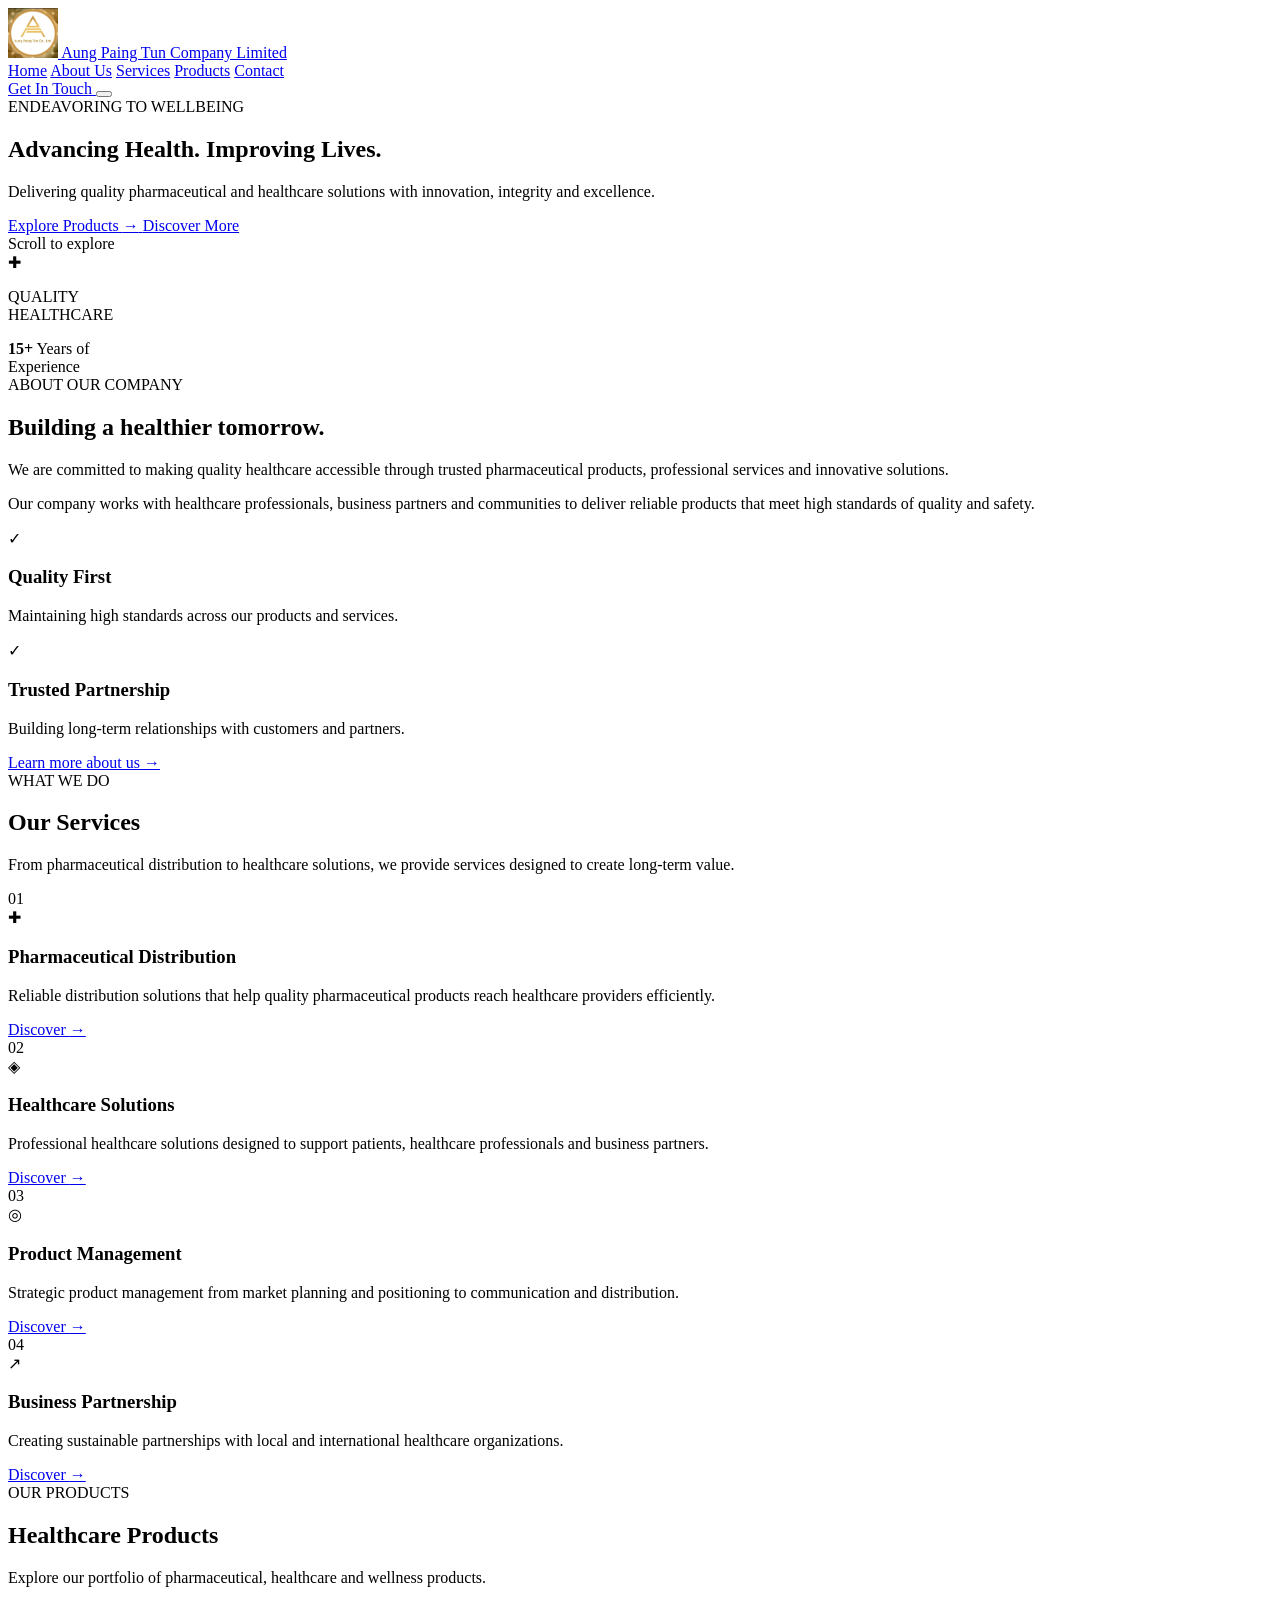
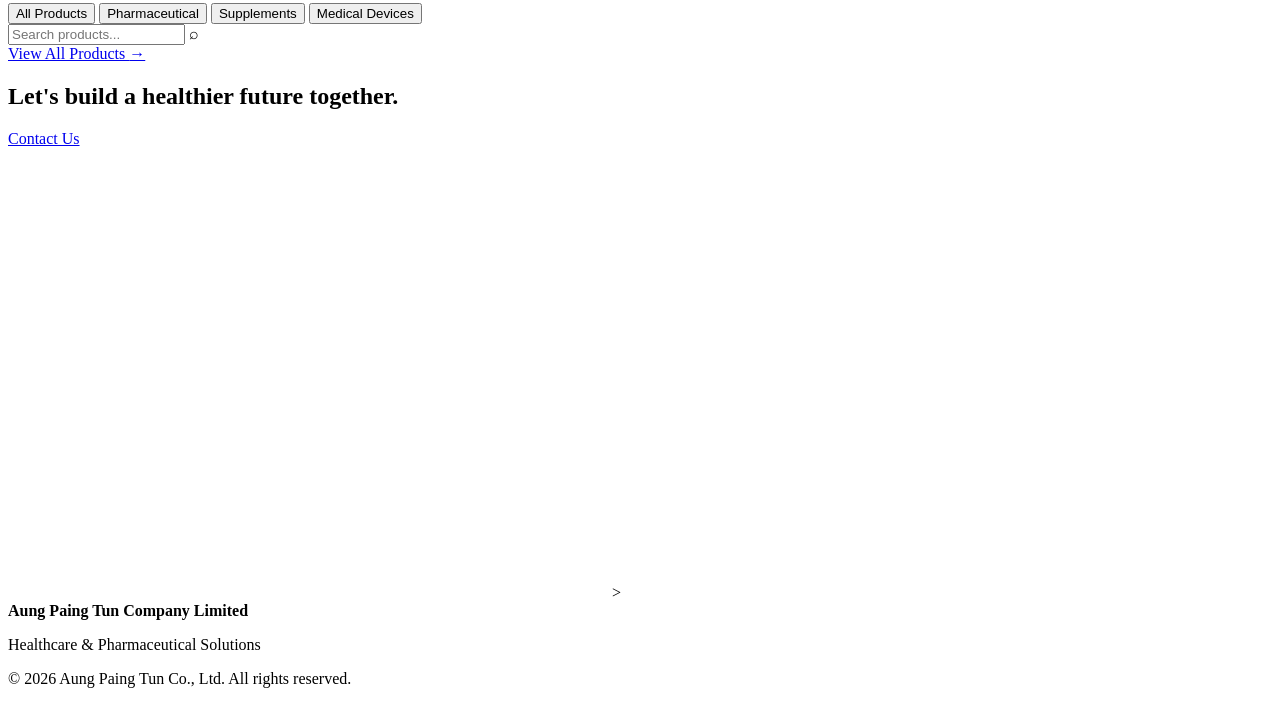
==== index.html @ 5486f0ae "Update index.html" ====
<!DOCTYPE html>
<html lang="en">
<head>
    <meta charset="UTF-8">
    <meta name="viewport" content="width=device-width, initial-scale=1.0">

    <title>Aung Paing Tun Company Limited</title>
    <link rel="icon" type="icon" href="icon.jpg">

    <meta
        name="description"
        content="Mediora Pharma is a modern pharmaceutical company committed to improving healthcare through quality products and trusted services."
    >

    <link rel="stylesheet" href="CSS/style.css">
    <script src="js/main.js"></script>
    <script src="js/products.js"></script>
</head>

<body>

    <!-- =========================
         NAVBAR
    ========================== -->
    <header class="header" id="header">

        <div class="container nav-container">

            <a href="#home" class="logo">
                <img src="icon.jpg" width="50" height="50">
                <span class="logo-text">
                    Aung Paing Tun Company Limited
                </span>
            </a>

            <nav class="navbar" id="navbar">

                <a href="#home" class="nav-link active">Home</a>
                <a href="#about" class="nav-link">About Us</a>
                <a href="#services" class="nav-link">Services</a>
                <a href="#products" class="nav-link">Products</a>
                <a href="#contact" class="nav-link">Contact</a>

            </nav>

            <a href="#contact" class="nav-button">
                Get In Touch
            </a>

            <button
                class="menu-toggle"
                id="menuToggle"
                aria-label="Open navigation menu"
            >
                <span></span>
                <span></span>
                <span></span>
            </button>

        </div>

    </header>


    <!-- =========================
         HERO
    ========================== -->
    <main>

        <section class="hero" id="home">

            <div class="hero-overlay"></div>

            <div class="container hero-container">

                <div class="hero-content">

                    <span class="eyebrow">
                        ENDEAVORING TO WELLBEING
                    </span>

                    <h1>
                        Advancing Health.
                        <span>Improving Lives.</span>
                    </h1>

                    <p>
                        Delivering quality pharmaceutical and healthcare
                        solutions with innovation, integrity and excellence.
                    </p>

                    <div class="hero-buttons">

                        <a href="#products" class="btn btn-primary">
                            Explore Products
                            <span>→</span>
                        </a>

                        <a href="#about" class="btn btn-outline">
                            Discover More
                        </a>

                    </div>

                </div>

            </div>

            <div class="hero-scroll">
                <span>Scroll to explore</span>
                <div class="scroll-line"></div>
            </div>

        </section>


        <!-- =========================
             ABOUT
        ========================== -->
        <section class="about section" id="about">

            <div class="container">

                <div class="about-grid">

                    <div class="about-image">

                        <div class="image-card">
                            <div class="image-placeholder">
                                <div class="medical-symbol">✚</div>
                                <p>QUALITY<br>HEALTHCARE</p>
                            </div>
                        </div>

                        <div class="experience-card">

                            <strong>15+</strong>

                            <span>
                                Years of<br>
                                Experience
                            </span>

                        </div>

                    </div>


                    <div class="about-content">

                        <span class="section-label">
                            ABOUT OUR COMPANY
                        </span>

                        <h2>
                            Building a healthier
                            <span>tomorrow.</span>
                        </h2>

                        <p class="lead">
                            We are committed to making quality healthcare
                            accessible through trusted pharmaceutical products,
                            professional services and innovative solutions.
                        </p>

                        <p>
                            Our company works with healthcare professionals,
                            business partners and communities to deliver
                            reliable products that meet high standards of
                            quality and safety.
                        </p>

                        <div class="about-points">

                            <div class="about-point">
                                <div class="point-icon">✓</div>
                                <div>
                                    <h3>Quality First</h3>
                                    <p>
                                        Maintaining high standards across
                                        our products and services.
                                    </p>
                                </div>
                            </div>

                            <div class="about-point">
                                <div class="point-icon">✓</div>
                                <div>
                                    <h3>Trusted Partnership</h3>
                                    <p>
                                        Building long-term relationships
                                        with customers and partners.
                                    </p>
                                </div>
                            </div>

                        </div>

                        <a href="#services" class="text-link">
                            Learn more about us <span>→</span>
                        </a>

                    </div>

                </div>

            </div>

        </section>


        <!-- =========================
             SERVICES
        ========================== -->
        <section class="services section" id="services">

            <div class="container">

                <div class="section-heading">

                    <div>
                        <span class="section-label">
                            WHAT WE DO
                        </span>

                        <h2>
                            Our <span>Services</span>
                        </h2>
                    </div>

                    <p>
                        From pharmaceutical distribution to healthcare
                        solutions, we provide services designed to create
                        long-term value.
                    </p>

                </div>


                <div class="services-grid">

                    <!-- Service 01 -->
                    <article class="service-card">

                        <div class="service-number">
                            01
                        </div>

                        <div class="service-icon">
                            ✚
                        </div>

                        <h3>
                            Pharmaceutical
                            Distribution
                        </h3>

                        <p>
                            Reliable distribution solutions that help quality
                            pharmaceutical products reach healthcare providers
                            efficiently.
                        </p>

                        <a href="#" class="service-link">
                            Discover <span>→</span>
                        </a>

                    </article>


                    <!-- Service 02 -->
                    <article class="service-card">

                        <div class="service-number">
                            02
                        </div>

                        <div class="service-icon">
                            ◈
                        </div>

                        <h3>
                            Healthcare
                            Solutions
                        </h3>

                        <p>
                            Professional healthcare solutions designed to
                            support patients, healthcare professionals and
                            business partners.
                        </p>

                        <a href="#" class="service-link">
                            Discover <span>→</span>
                        </a>

                    </article>


                    <!-- Service 03 -->
                    <article class="service-card">

                        <div class="service-number">
                            03
                        </div>

                        <div class="service-icon">
                            ◎
                        </div>

                        <h3>
                            Product
                            Management
                        </h3>

                        <p>
                            Strategic product management from market planning
                            and positioning to communication and distribution.
                        </p>

                        <a href="#" class="service-link">
                            Discover <span>→</span>
                        </a>

                    </article>


                    <!-- Service 04 -->
                    <article class="service-card">

                        <div class="service-number">
                            04
                        </div>

                        <div class="service-icon">
                            ↗
                        </div>

                        <h3>
                            Business
                            Partnership
                        </h3>

                        <p>
                            Creating sustainable partnerships with local and
                            international healthcare organizations.
                        </p>

                        <a href="#" class="service-link">
                            Discover <span>→</span>
                        </a>

                    </article>

                </div>

            </div>

        </section>


        
       <!-- =========================
        PRODUCTS
        ========================== -->

<section class="products section" id="products">

    <div class="container">

        <div class="section-heading">

            <div>
                <span class="section-label">
                    OUR PRODUCTS
                </span>

                <h2>
                    Healthcare <span>Products</span>
                </h2>
            </div>

            <p>
                Explore our portfolio of pharmaceutical,
                healthcare and wellness products.
            </p>

        </div>


        <!-- Product Controls -->

        <div class="product-controls">

            <div class="product-categories">

                <button
                    class="category-btn active"
                    data-category="all">
                    All Products
                </button>

                <button
                    class="category-btn"
                    data-category="pharmaceutical">
                    Pharmaceutical
                </button>

                <button
                    class="category-btn"
                    data-category="supplement">
                    Supplements
                </button>

                <button
                    class="category-btn"
                    data-category="medical">
                    Medical Devices
                </button>

            </div>


            <div class="product-search">

                <input
                    type="text"
                    id="productSearch"
                    placeholder="Search products..."
                >

                <span>⌕</span>

            </div>

        </div>


        <!-- Product Grid -->

        <div
            class="products-grid"
            id="productsGrid">
        </div>


        <!-- View All -->

        <div class="products-footer">

            <a
                href="products.html"
                class="btn btn-outline">

                View All Products
                <span>→</span>

            </a>

         </div>

        </div>

    </section>


        <!-- =========================
             CONTACT PLACEHOLDER
        ========================== -->
        <section class="contact-placeholder" id="contact">

            <div class="container">

                <h2>
                    Let's build a healthier future together.
                </h2>

                <a href="mailto:info@mediorapharma.com"
                   class="btn btn-primary">
                    Contact Us
                </a>

            </div>

        </section>

    </main>


    <!-- =========================
         FOOTER
    ========================== -->
    <footer class="footer">
        <iframe
     src="https://www.google.com/maps/embed?pb=!1m14!1m12!1m3!1d352.5948740415432!2d96.13580776868783!3d16.790097113762208!2m3!1f0!2f0!3f0!3m2!1i1024!2i768!4f13.1!5e1!3m2!1sen!2sth!4v1790152440514!5m2!1sen!2sth" width="600" height="450" style="border:0;" allowfullscreen="" loading="lazy" referrerpolicy="strict-origin-when-cross-origin"></iframe>
    >
    </iframe>

        <div class="container footer-content">

            <div>
                <strong>Aung Paing Tun Company Limited</strong>
                <p>
                    Healthcare & Pharmaceutical Solutions
                </p>
            </div>

            <p>
                © 2026 Aung Paing Tun Co., Ltd. All rights reserved.
            </p>

        </div>

    </footer>
    
</body>
</html>
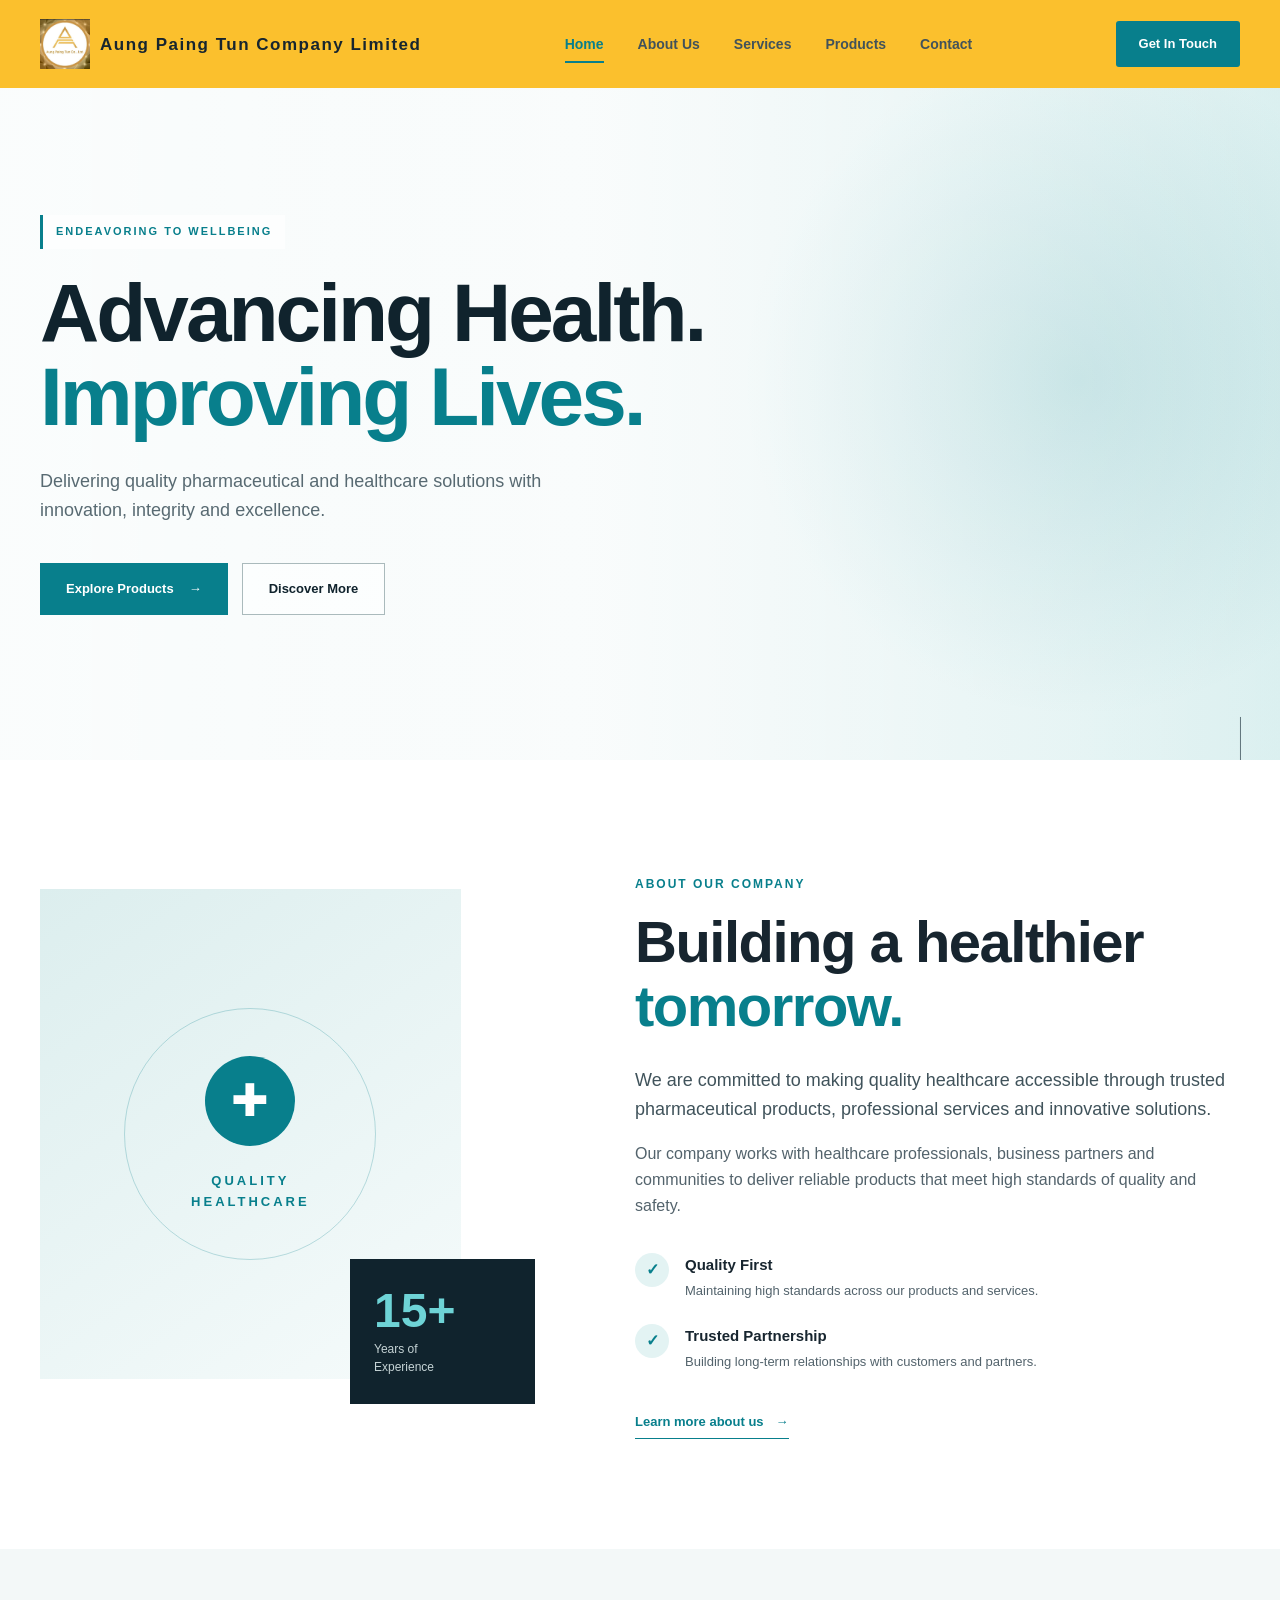
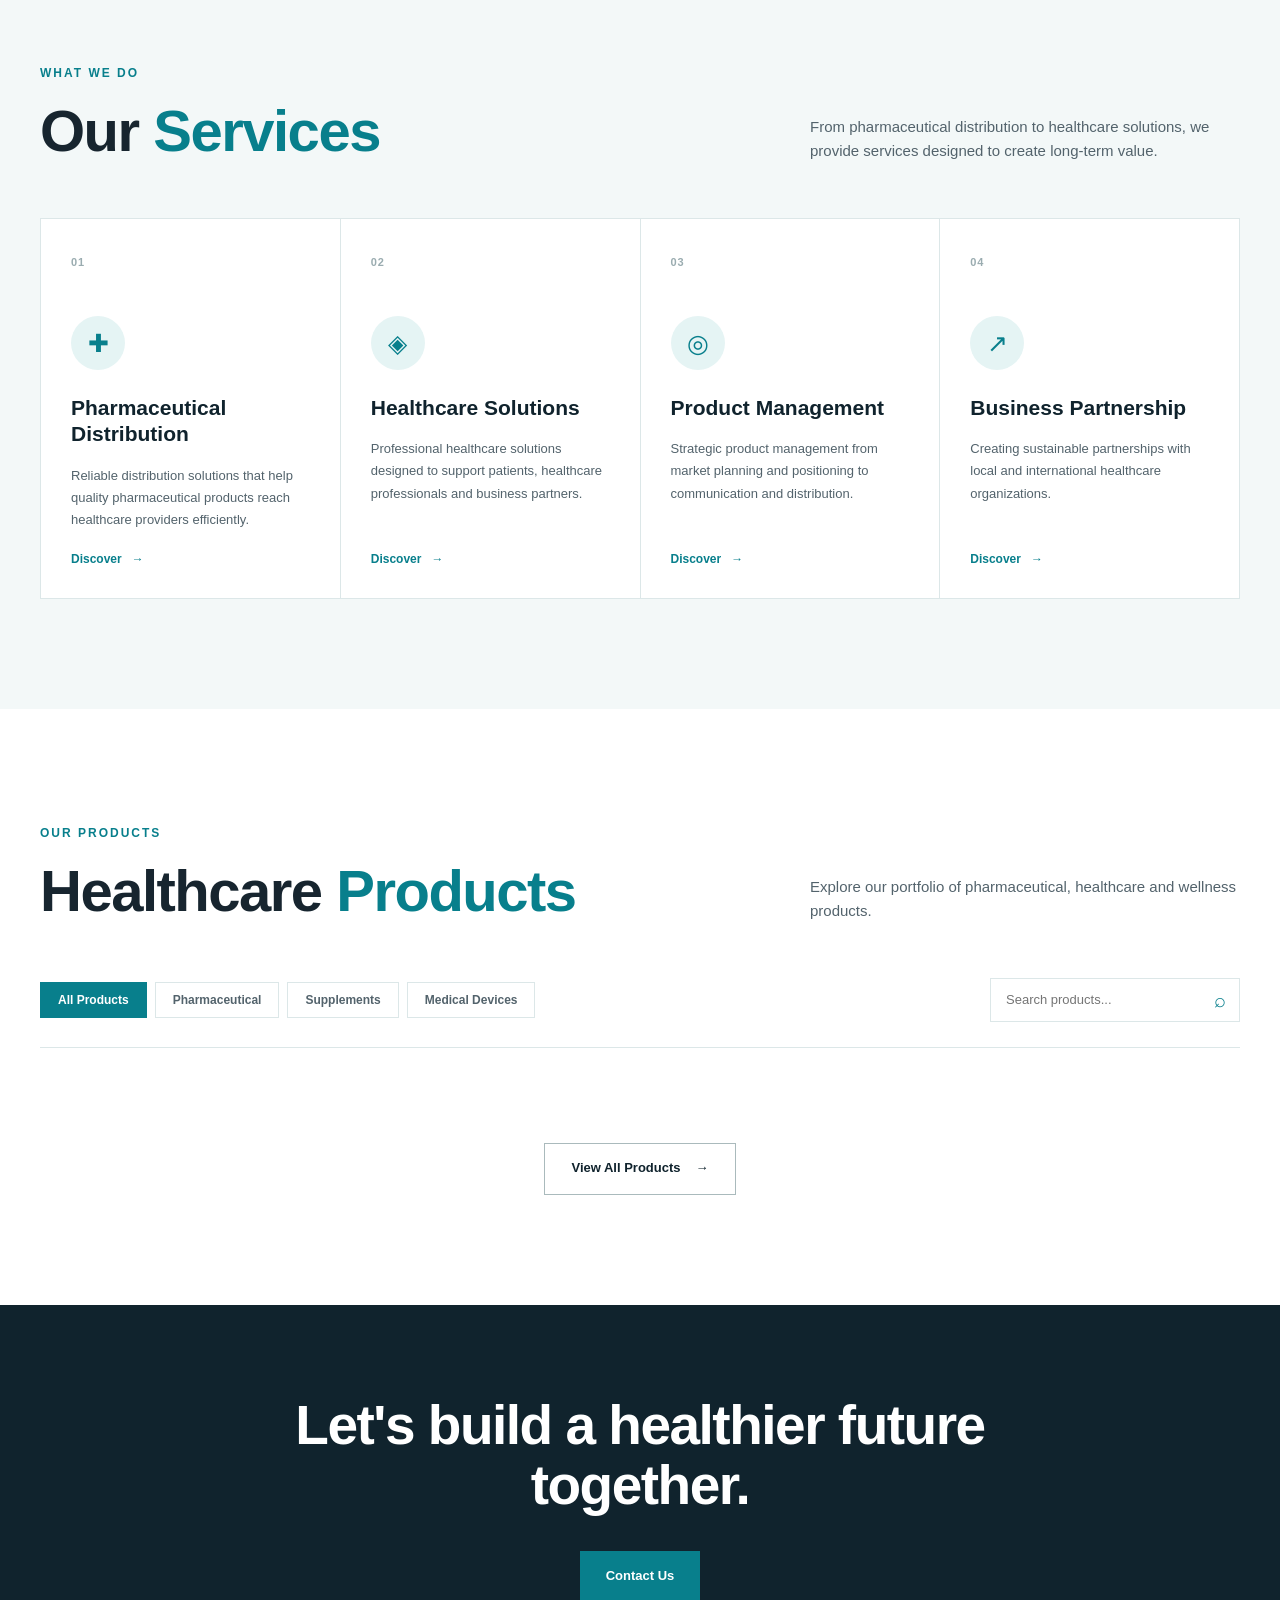
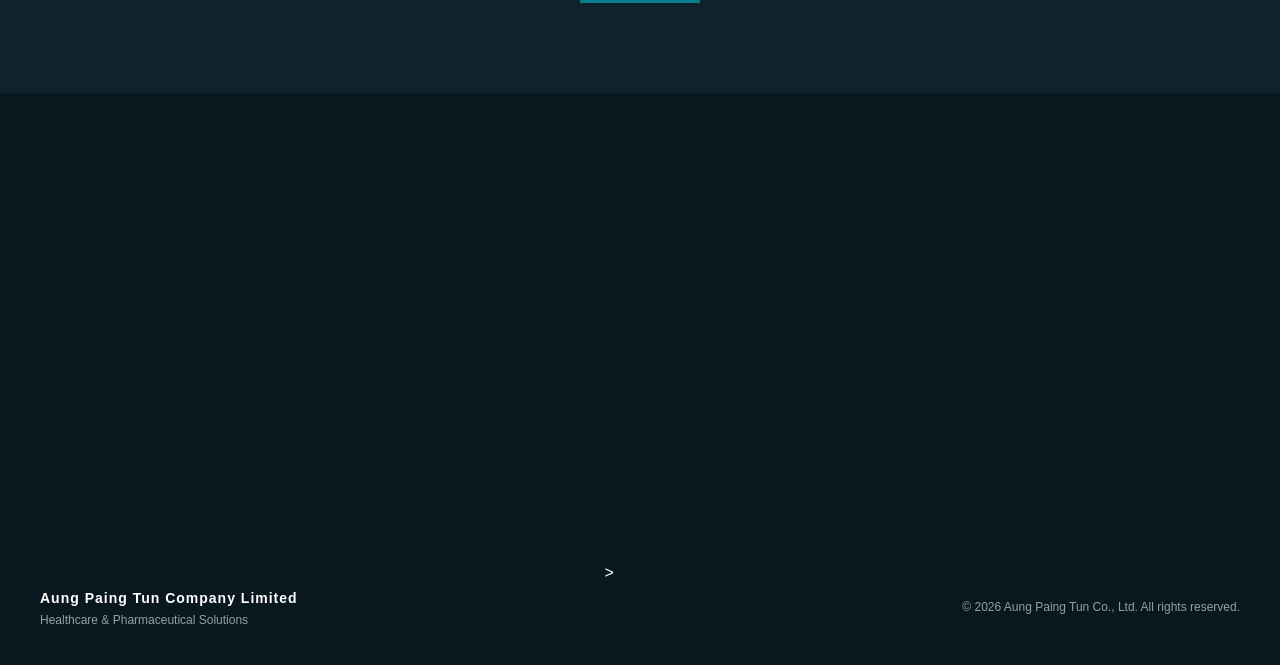
==== commit 2d103171: "Update index.html" ====
--- a/index.html
+++ b/index.html
@@ -5,14 +5,15 @@
     <meta name="viewport" content="width=device-width, initial-scale=1.0">
 
     <title>Aung Paing Tun Company Limited</title>
-    <link rel="icon" type="icon" href="icon.jpg">
+    <link rel="icon" type="image/icon" href="image/icon.jpg">
+
 
     <meta
         name="description"
         content="Mediora Pharma is a modern pharmaceutical company committed to improving healthcare through quality products and trusted services."
     >
 
-    <link rel="stylesheet" href="CSS/style.css">
+    <link rel="stylesheet" href="css/style.css">
     <script src="js/main.js"></script>
     <script src="js/products.js"></script>
 </head>
@@ -27,7 +28,7 @@
         <div class="container nav-container">
 
             <a href="#home" class="logo">
-                <img src="icon.jpg" width="50" height="50">
+                <img src="image/icon.jpg" width="50" height="50">
                 <span class="logo-text">
                     Aung Paing Tun Company Limited
                 </span>
--- a/css/style.css
+++ b/css/style.css
@@ -0,0 +1,2557 @@
+/* =========================================
+   RESET
+========================================= */
+
+* {
+    margin: 0;
+    padding: 0;
+    box-sizing: border-box;
+}
+
+html {
+    scroll-behavior: smooth;
+}
+
+body {
+    font-family:
+        Arial,
+        Helvetica,
+        sans-serif;
+
+    color: #17252f;
+    background: #ffffff;
+    line-height: 1.6;
+}
+
+a {
+    text-decoration: none;
+    color: inherit;
+}
+
+button {
+    font-family: inherit;
+}
+
+
+/* =========================================
+   VARIABLES
+========================================= */
+
+:root {
+
+    --primary: #087f8c;
+    --primary-dark: #05636e;
+
+    --dark: #10232d;
+    --text: #53636c;
+    --light: #f3f8f8;
+    --border: #dce7e8;
+
+    --white: #ffffff;
+
+    --container: 1200px;
+
+    --transition: 0.3s ease;
+}
+
+
+/* =========================================
+   GLOBAL
+========================================= */
+
+.container {
+    width: min(
+        calc(100% - 48px),
+        var(--container)
+    );
+
+    margin: 0 auto;
+}
+
+.section {
+    padding: 110px 0;
+}
+
+.section-label {
+    display: inline-block;
+
+    font-size: 12px;
+    font-weight: 700;
+
+    letter-spacing: 2px;
+
+    color: var(--primary);
+
+    margin-bottom: 16px;
+}
+
+h2 {
+    font-size: clamp(36px, 5vw, 58px);
+
+    line-height: 1.1;
+
+    letter-spacing: -1.5px;
+}
+
+h2 span {
+    color: var(--primary);
+}
+
+
+/* =========================================
+   NAVBAR
+========================================= */
+
+.header {
+    position: fixed;
+
+    top: 0;
+    left: 0;
+
+    width: 100%;
+
+    z-index: 1000;
+
+    background: #FBC02D;
+
+    transition:
+        box-shadow var(--transition),
+        padding var(--transition);
+}
+
+.header.scrolled {
+    box-shadow:
+        0 5px 30px rgba(0,0,0,0.08);
+}
+
+.nav-container {
+
+    height: 88px;
+
+    display: flex;
+
+    align-items: center;
+
+    justify-content: space-between;
+}
+
+
+/* Logo */
+
+.logo {
+
+    display: flex;
+
+    align-items: center;
+
+    gap: 10px;
+}
+
+.logo-mark {
+
+    width: 42px;
+    height: 42px;
+
+    display: grid;
+    place-items: center;
+
+    background: var(--primary);
+
+    color: white;
+
+    font-size: 23px;
+    font-weight: 800;
+
+    border-radius: 50%;
+}
+
+.logo-text {
+
+    display: flex;
+
+    flex-direction: column;
+
+    font-size: 17px;
+    font-weight: 800;
+
+    letter-spacing: 1.5px;
+
+    line-height: 1;
+}
+
+.logo-text small {
+
+    font-size: 8px;
+
+    letter-spacing: 3px;
+
+    margin-top: 5px;
+
+    color: var(--primary);
+}
+
+
+/* Navigation */
+
+.navbar {
+
+    display: flex;
+
+    align-items: center;
+
+    gap: 34px;
+}
+
+.nav-link {
+
+    position: relative;
+
+    font-size: 14px;
+
+    font-weight: 600;
+
+    color: #42525a;
+
+    padding: 8px 0;
+
+    transition:
+        color var(--transition);
+}
+
+.nav-link:hover,
+.nav-link.active {
+
+    color: var(--primary);
+}
+
+.nav-link::after {
+
+    content: "";
+
+    position: absolute;
+
+    left: 0;
+    bottom: 0;
+
+    width: 0;
+    height: 2px;
+
+    background: var(--primary);
+
+    transition: width var(--transition);
+}
+
+.nav-link:hover::after,
+.nav-link.active::after {
+
+    width: 100%;
+}
+
+
+/* Navbar Button */
+
+.nav-button {
+
+    padding: 13px 23px;
+
+    background: var(--primary);
+
+    color: white;
+
+    font-size: 13px;
+    font-weight: 700;
+
+    border-radius: 3px;
+
+    transition:
+        background var(--transition),
+        transform var(--transition);
+}
+
+.nav-button:hover {
+
+    background: var(--primary-dark);
+
+    transform: translateY(-2px);
+}
+
+
+/* Mobile button */
+
+.menu-toggle {
+
+    display: none;
+
+    width: 42px;
+    height: 42px;
+
+    border: none;
+
+    background: transparent;
+
+    cursor: pointer;
+
+    flex-direction: column;
+
+    justify-content: center;
+
+    gap: 5px;
+}
+
+.menu-toggle span {
+
+    width: 24px;
+    height: 2px;
+
+    background: var(--dark);
+
+    display: block;
+
+    transition: var(--transition);
+}
+
+
+/* =========================================
+   HERO
+========================================= */
+
+.hero {
+
+    min-height: 760px;
+
+    position: relative;
+
+    display: flex;
+
+    align-items: center;
+
+    overflow: hidden;
+
+    background:
+
+        linear-gradient(
+            90deg,
+            #e8f4f4 0%,
+            #f4f9f9 45%,
+            #d7eeee 100%
+        );
+}
+
+
+/*
+   Placeholder background pattern.
+   Replace with real hero image later.
+*/
+
+.hero::before {
+
+    content: "";
+
+    position: absolute;
+
+    width: 700px;
+    height: 700px;
+
+    right: -150px;
+    top: 30px;
+
+    border-radius: 50%;
+
+    background:
+        radial-gradient(
+            circle,
+            rgba(8,127,140,0.17),
+            rgba(8,127,140,0) 68%
+        );
+}
+
+.hero-overlay {
+
+    position: absolute;
+
+    inset: 0;
+
+    background:
+        linear-gradient(
+            90deg,
+            rgba(255,255,255,0.8),
+            rgba(255,255,255,0.1)
+        );
+}
+
+.hero-container {
+
+    position: relative;
+
+    z-index: 2;
+}
+
+.hero-content {
+
+    max-width: 690px;
+
+    padding-top: 70px;
+}
+
+.eyebrow {
+
+    display: inline-block;
+
+    padding: 8px 13px;
+
+    border-left: 3px solid var(--primary);
+
+    background: rgba(255,255,255,0.7);
+
+    color: var(--primary);
+
+    font-size: 11px;
+
+    font-weight: 800;
+
+    letter-spacing: 2px;
+
+    margin-bottom: 22px;
+}
+
+.hero h1 {
+
+    font-size: clamp(
+        48px,
+        6.5vw,
+        82px
+    );
+
+    line-height: 1.03;
+
+    letter-spacing: -3px;
+
+    color: var(--dark);
+
+    margin-bottom: 28px;
+}
+
+.hero h1 span {
+
+    display: block;
+
+    color: var(--primary);
+}
+
+.hero p {
+
+    max-width: 570px;
+
+    font-size: 18px;
+
+    color: #586a72;
+
+    margin-bottom: 38px;
+}
+
+.hero-buttons {
+
+    display: flex;
+
+    align-items: center;
+
+    gap: 14px;
+}
+
+
+/* Buttons */
+
+.btn {
+
+    display: inline-flex;
+
+    align-items: center;
+
+    justify-content: center;
+
+    gap: 15px;
+
+    min-height: 52px;
+
+    padding: 0 26px;
+
+    font-size: 13px;
+
+    font-weight: 700;
+
+    transition: var(--transition);
+}
+
+.btn-primary {
+
+    color: white;
+
+    background: var(--primary);
+}
+
+.btn-primary:hover {
+
+    background: var(--primary-dark);
+
+    transform: translateY(-2px);
+}
+
+.btn-outline {
+
+    color: var(--dark);
+
+    border: 1px solid #aababc;
+
+    background: rgba(255,255,255,0.4);
+}
+
+.btn-outline:hover {
+
+    border-color: var(--primary);
+
+    color: var(--primary);
+}
+
+
+/* Scroll indicator */
+
+.hero-scroll {
+
+    position: absolute;
+
+    z-index: 5;
+
+    right: 40px;
+    bottom: 35px;
+
+    display: flex;
+
+    align-items: center;
+
+    gap: 15px;
+
+    transform: rotate(-90deg);
+
+    transform-origin: right center;
+
+    font-size: 10px;
+
+    letter-spacing: 2px;
+
+    text-transform: uppercase;
+
+    color: #60747b;
+}
+
+.scroll-line {
+
+    width: 55px;
+    height: 1px;
+
+    background: #60747b;
+}
+
+
+/* =========================================
+   ABOUT
+========================================= */
+
+.about {
+
+    background: white;
+}
+
+.about-grid {
+
+    display: grid;
+
+    grid-template-columns:
+        0.9fr
+        1.1fr;
+
+    gap: 100px;
+
+    align-items: center;
+}
+
+
+/* About image */
+
+.about-image {
+
+    position: relative;
+
+    min-height: 530px;
+}
+
+.image-card {
+
+    width: 85%;
+
+    height: 490px;
+
+    overflow: hidden;
+}
+
+.image-placeholder {
+
+    width: 100%;
+    height: 100%;
+
+    display: flex;
+
+    flex-direction: column;
+
+    align-items: center;
+
+    justify-content: center;
+
+    background:
+        linear-gradient(
+            145deg,
+            #dceeee,
+            #f6fbfb
+        );
+
+    position: relative;
+}
+
+.image-placeholder::before {
+
+    content: "";
+
+    position: absolute;
+
+    width: 250px;
+    height: 250px;
+
+    border-radius: 50%;
+
+    border: 1px solid rgba(8,127,140,0.25);
+}
+
+.medical-symbol {
+
+    width: 90px;
+    height: 90px;
+
+    display: grid;
+    place-items: center;
+
+    border-radius: 50%;
+
+    background: var(--primary);
+
+    color: white;
+
+    font-size: 45px;
+
+    position: relative;
+}
+
+.image-placeholder p {
+
+    margin-top: 25px;
+
+    text-align: center;
+
+    color: var(--primary);
+
+    font-size: 13px;
+
+    letter-spacing: 3px;
+
+    font-weight: 800;
+}
+
+
+/* Experience */
+
+.experience-card {
+
+    position: absolute;
+
+    right: 0;
+    bottom: 15px;
+
+    width: 185px;
+
+    padding: 28px 24px;
+
+    background: var(--dark);
+
+    color: white;
+
+    display: flex;
+
+    flex-direction: column;
+
+    gap: 5px;
+}
+
+.experience-card strong {
+
+    font-size: 48px;
+
+    line-height: 1;
+
+    color: #6ed3d6;
+}
+
+.experience-card span {
+
+    font-size: 12px;
+
+    line-height: 1.5;
+
+    color: #c5d3d5;
+}
+
+
+/* About content */
+
+.about-content {
+
+    max-width: 600px;
+}
+
+.about-content h2 {
+
+    margin-bottom: 28px;
+}
+
+.about-content > p {
+
+    color: var(--text);
+
+    margin-bottom: 18px;
+}
+
+.about-content .lead {
+
+    font-size: 18px;
+
+    color: #40535b;
+}
+
+
+/* Points */
+
+.about-points {
+
+    display: grid;
+
+    gap: 22px;
+
+    margin: 35px 0;
+}
+
+.about-point {
+
+    display: flex;
+
+    gap: 16px;
+}
+
+.point-icon {
+
+    flex: 0 0 34px;
+
+    width: 34px;
+    height: 34px;
+
+    display: grid;
+
+    place-items: center;
+
+    border-radius: 50%;
+
+    background: #e3f3f3;
+
+    color: var(--primary);
+
+    font-weight: 800;
+}
+
+.about-point h3 {
+
+    font-size: 15px;
+
+    margin-bottom: 4px;
+}
+
+.about-point p {
+
+    color: var(--text);
+
+    font-size: 13px;
+}
+
+
+/* Text link */
+
+.text-link {
+
+    display: inline-flex;
+
+    gap: 12px;
+
+    align-items: center;
+
+    color: var(--primary);
+
+    font-weight: 700;
+
+    font-size: 13px;
+
+    border-bottom: 1px solid var(--primary);
+
+    padding-bottom: 5px;
+}
+
+.text-link span {
+
+    transition:
+        transform var(--transition);
+}
+
+.text-link:hover span {
+
+    transform: translateX(5px);
+}
+
+
+/* =========================================
+   SERVICES
+========================================= */
+
+.services {
+
+    background: var(--light);
+}
+
+.section-heading {
+
+    display: flex;
+
+    justify-content: space-between;
+
+    align-items: flex-end;
+
+    gap: 50px;
+
+    margin-bottom: 55px;
+}
+
+.section-heading > p {
+
+    max-width: 430px;
+
+    color: var(--text);
+
+    font-size: 15px;
+}
+
+
+/* Service grid */
+
+.services-grid {
+
+    display: grid;
+
+    grid-template-columns:
+        repeat(4, 1fr);
+
+    border-top: 1px solid var(--border);
+
+    border-left: 1px solid var(--border);
+}
+
+
+/* Service card */
+
+.service-card {
+
+    position: relative;
+
+    min-height: 380px;
+
+    padding: 35px 30px;
+
+    background: white;
+
+    border-right: 1px solid var(--border);
+
+    border-bottom: 1px solid var(--border);
+
+    transition:
+        transform var(--transition),
+        box-shadow var(--transition);
+}
+
+.service-card:hover {
+
+    transform: translateY(-8px);
+
+    box-shadow:
+        0 20px 50px rgba(20,70,75,0.10);
+
+    z-index: 2;
+}
+
+.service-number {
+
+    font-size: 11px;
+
+    font-weight: 700;
+
+    letter-spacing: 1px;
+
+    color: #9aacb0;
+
+    margin-bottom: 45px;
+}
+
+.service-icon {
+
+    width: 54px;
+    height: 54px;
+
+    display: grid;
+    place-items: center;
+
+    border-radius: 50%;
+
+    background: #e5f4f4;
+
+    color: var(--primary);
+
+    font-size: 25px;
+
+    margin-bottom: 25px;
+}
+
+.service-card h3 {
+
+    font-size: 21px;
+
+    line-height: 1.25;
+
+    margin-bottom: 17px;
+
+    color: var(--dark);
+}
+
+.service-card p {
+
+    color: var(--text);
+
+    font-size: 13px;
+
+    line-height: 1.7;
+}
+
+.service-link {
+
+    position: absolute;
+
+    left: 30px;
+    bottom: 28px;
+
+    display: flex;
+
+    gap: 10px;
+
+    color: var(--primary);
+
+    font-size: 12px;
+
+    font-weight: 800;
+}
+
+.service-link span {
+
+    transition:
+        transform var(--transition);
+}
+
+.service-link:hover span {
+
+    transform: translateX(5px);
+}
+
+
+/* =========================================
+   PLACEHOLDER
+========================================= */
+
+.placeholder-section {
+
+    padding: 120px 0;
+
+    text-align: center;
+
+    background: white;
+}
+
+.placeholder-section p {
+
+    margin-top: 20px;
+
+    color: var(--text);
+}
+
+
+/* =========================================
+   CONTACT
+========================================= */
+
+.contact-placeholder {
+
+    padding: 90px 0;
+
+    background: var(--dark);
+
+    color: white;
+
+    text-align: center;
+}
+
+.contact-placeholder h2 {
+
+    max-width: 750px;
+
+    margin: 0 auto 35px;
+
+    font-size: clamp(
+        32px,
+        5vw,
+        55px
+    );
+}
+
+
+/* =========================================
+   FOOTER
+========================================= */
+
+.footer {
+
+    background: #09171e;
+
+    color: white;
+
+    padding: 35px 0;
+}
+
+.footer-content {
+
+    display: flex;
+
+    align-items: center;
+
+    justify-content: space-between;
+
+    gap: 30px;
+}
+
+.footer strong {
+
+    font-size: 14px;
+
+    letter-spacing: 1px;
+}
+
+.footer p {
+
+    color: #91a2a7;
+
+    font-size: 12px;
+}
+
+
+/* =========================================
+   RESPONSIVE
+========================================= */
+
+@media (max-width: 1000px) {
+
+    .navbar {
+
+        gap: 18px;
+    }
+
+    .nav-button {
+
+        display: none;
+    }
+
+    .about-grid {
+
+        grid-template-columns: 1fr;
+
+        gap: 70px;
+    }
+
+    .about-image {
+
+        max-width: 650px;
+    }
+
+    .services-grid {
+
+        grid-template-columns:
+            repeat(2, 1fr);
+    }
+
+}
+
+
+@media (max-width: 768px) {
+
+    .section {
+
+        padding: 75px 0;
+    }
+
+    .nav-container {
+
+        height: 75px;
+    }
+
+    .menu-toggle {
+
+        display: flex;
+    }
+
+    .navbar {
+
+        position: absolute;
+
+        top: 75px;
+        left: 0;
+
+        width: 100%;
+
+        display: flex;
+
+        flex-direction: column;
+
+        align-items: flex-start;
+
+        gap: 0;
+
+        background: white;
+
+        padding: 15px 24px 25px;
+
+        box-shadow:
+            0 15px 30px rgba(0,0,0,0.08);
+
+        opacity: 0;
+
+        visibility: hidden;
+
+        transform: translateY(-10px);
+
+        transition: var(--transition);
+    }
+
+    .navbar.open {
+
+        opacity: 1;
+
+        visibility: visible;
+
+        transform: translateY(0);
+    }
+
+    .nav-link {
+
+        width: 100%;
+
+        padding: 14px 0;
+
+        border-bottom: 1px solid #edf2f2;
+    }
+
+    .nav-link::after {
+
+        display: none;
+    }
+
+    .hero {
+
+        min-height: 700px;
+    }
+
+    .hero h1 {
+
+        letter-spacing: -2px;
+    }
+
+    .hero-scroll {
+
+        display: none;
+    }
+
+    .section-heading {
+
+        flex-direction: column;
+
+        align-items: flex-start;
+
+        margin-bottom: 40px;
+    }
+
+    .services-grid {
+
+        grid-template-columns: 1fr;
+    }
+
+    .service-card {
+
+        min-height: 340px;
+    }
+
+    .footer-content {
+
+        flex-direction: column;
+
+        align-items: flex-start;
+    }
+
+}
+
+
+@media (max-width: 500px) {
+
+    .container {
+
+        width:
+            calc(100% - 32px);
+    }
+
+    .hero-content {
+
+        padding-top: 50px;
+    }
+
+    .hero h1 {
+
+        font-size: 45px;
+
+        letter-spacing: -1.8px;
+    }
+
+    .hero p {
+
+        font-size: 16px;
+    }
+
+    .hero-buttons {
+
+        flex-direction: column;
+
+        align-items: stretch;
+    }
+
+    .btn {
+
+        width: 100%;
+    }
+
+    .about-image {
+
+        min-height: 400px;
+    }
+
+    .image-card {
+
+        width: 90%;
+        height: 380px;
+    }
+
+    .experience-card {
+
+        width: 155px;
+
+        padding: 20px;
+    }
+
+    .experience-card strong {
+
+        font-size: 38px;
+    }
+
+}
+/* =========================================
+   PRODUCTS
+========================================= */
+
+.products {
+    background: #ffffff;
+}
+
+
+/* Product controls */
+
+.product-controls {
+
+    display: flex;
+
+    align-items: center;
+
+    justify-content: space-between;
+
+    gap: 30px;
+
+    margin-bottom: 45px;
+
+    padding-bottom: 25px;
+
+    border-bottom: 1px solid var(--border);
+}
+
+
+.product-categories {
+
+    display: flex;
+
+    flex-wrap: wrap;
+
+    gap: 8px;
+}
+
+
+.category-btn {
+
+    border: 1px solid var(--border);
+
+    background: white;
+
+    color: var(--text);
+
+    padding: 10px 17px;
+
+    font-size: 12px;
+
+    font-weight: 700;
+
+    cursor: pointer;
+
+    transition: var(--transition);
+}
+
+
+.category-btn:hover {
+
+    border-color: var(--primary);
+
+    color: var(--primary);
+}
+
+
+.category-btn.active {
+
+    background: var(--primary);
+
+    border-color: var(--primary);
+
+    color: white;
+}
+
+
+/* Search */
+
+.product-search {
+
+    position: relative;
+
+    width: 250px;
+}
+
+
+.product-search input {
+
+    width: 100%;
+
+    height: 44px;
+
+    padding:
+        0 40px 0 15px;
+
+    border: 1px solid var(--border);
+
+    outline: none;
+
+    font-size: 13px;
+
+    transition: var(--transition);
+}
+
+
+.product-search input:focus {
+
+    border-color: var(--primary);
+}
+
+
+.product-search span {
+
+    position: absolute;
+
+    right: 14px;
+
+    top: 50%;
+
+    transform: translateY(-50%);
+
+    font-size: 20px;
+
+    color: var(--primary);
+}
+
+
+/* Product grid */
+
+.products-grid {
+
+    display: grid;
+
+    grid-template-columns:
+        repeat(4, 1fr);
+
+    gap: 24px;
+}
+
+
+/* Product card */
+
+.product-card {
+
+    background: white;
+
+    border: 1px solid var(--border);
+
+    transition:
+        transform var(--transition),
+        box-shadow var(--transition);
+}
+
+
+.product-card:hover {
+
+    transform: translateY(-7px);
+
+    box-shadow:
+        0 18px 45px
+        rgba(20,70,75,0.10);
+}
+
+
+/* Product image */
+
+.product-image {
+
+    position: relative;
+
+    height: 280px;
+
+    overflow: hidden;
+
+    background:
+        linear-gradient(
+            145deg,
+            #e8f4f4,
+            #f8fbfb
+        );
+}
+
+
+.product-image img {
+
+    width: 100%;
+
+    height: 100%;
+
+    object-fit: cover;
+
+    transition:
+        transform 0.5s ease;
+}
+
+
+.product-card:hover
+.product-image img {
+
+    transform: scale(1.05);
+}
+
+
+/* Temporary image fallback */
+
+.product-image.image-error {
+
+    display: flex;
+
+    align-items: center;
+
+    justify-content: center;
+}
+
+
+.product-image.image-error::after {
+
+    content: "PRODUCT IMAGE";
+
+    color: var(--primary);
+
+    font-size: 11px;
+
+    font-weight: 800;
+
+    letter-spacing: 2px;
+}
+
+
+.product-category {
+
+    position: absolute;
+
+    top: 15px;
+
+    left: 15px;
+
+    padding: 7px 10px;
+
+    background: white;
+
+    color: var(--primary);
+
+    font-size: 10px;
+
+    font-weight: 800;
+
+    letter-spacing: 0.5px;
+}
+
+
+/* Product content */
+
+.product-content {
+
+    padding: 25px;
+}
+
+
+.product-content h3 {
+
+    font-size: 19px;
+
+    line-height: 1.3;
+
+    margin-bottom: 12px;
+
+    color: var(--dark);
+}
+
+
+.product-content p {
+
+    font-size: 13px;
+
+    line-height: 1.7;
+
+    color: var(--text);
+
+    margin-bottom: 22px;
+}
+
+
+.product-link {
+
+    display: inline-flex;
+
+    align-items: center;
+
+    gap: 10px;
+
+    color: var(--primary);
+
+    font-size: 12px;
+
+    font-weight: 800;
+}
+
+
+.product-link span {
+
+    transition:
+        transform var(--transition);
+}
+
+
+.product-link:hover span {
+
+    transform: translateX(5px);
+}
+
+
+/* No products */
+
+.no-products {
+
+    grid-column: 1 / -1;
+
+    text-align: center;
+
+    padding: 80px 20px;
+
+    border: 1px dashed var(--border);
+}
+
+
+.no-products h3 {
+
+    margin-bottom: 8px;
+}
+
+
+.no-products p {
+
+    color: var(--text);
+
+    font-size: 13px;
+}
+
+
+/* Products footer */
+
+.products-footer {
+
+    display: flex;
+
+    justify-content: center;
+
+    margin-top: 50px;
+}
+
+
+/* =========================================
+   PRODUCT RESPONSIVE
+========================================= */
+
+@media (max-width: 1000px) {
+
+    .products-grid {
+
+        grid-template-columns:
+            repeat(2, 1fr);
+    }
+
+}
+
+
+@media (max-width: 768px) {
+
+    .product-controls {
+
+        flex-direction: column;
+
+        align-items: stretch;
+    }
+
+
+    .product-search {
+
+        width: 100%;
+    }
+
+}
+
+
+@media (max-width: 500px) {
+
+    .products-grid {
+
+        grid-template-columns: 1fr;
+    }
+
+
+    .product-categories {
+
+        display: grid;
+
+        grid-template-columns:
+            repeat(2, 1fr);
+    }
+
+
+    .category-btn {
+
+        width: 100%;
+    }
+
+}
+/* =========================================
+   PAGE HERO
+========================================= */
+
+.page-hero {
+
+    padding:
+        190px 0
+        100px;
+
+    background:
+        linear-gradient(
+            135deg,
+            #e7f4f4,
+            #f8fbfb
+        );
+}
+
+.page-hero h1 {
+
+    font-size:
+        clamp(48px, 6vw, 72px);
+
+    line-height: 1;
+
+    letter-spacing: -2px;
+
+    margin-bottom: 20px;
+}
+
+.page-hero h1 span {
+
+    color: var(--primary);
+}
+
+.page-hero p {
+
+    max-width: 550px;
+
+    color: var(--text);
+
+    font-size: 17px;
+}
+
+
+/* =========================================
+   PRODUCT DETAIL
+========================================= */
+
+.product-detail {
+
+    background: white;
+}
+
+
+.product-detail-grid {
+
+    display: grid;
+
+    grid-template-columns:
+        0.9fr
+        1.1fr;
+
+    gap: 90px;
+
+    align-items: start;
+}
+
+
+/* Detail image */
+
+.product-detail-image {
+
+    position: sticky;
+
+    top: 120px;
+}
+
+
+.detail-image-wrapper {
+
+    height: 580px;
+
+    background:
+        linear-gradient(
+            145deg,
+            #e7f4f4,
+            #f8fbfb
+        );
+
+    overflow: hidden;
+}
+
+
+.detail-image-wrapper img {
+
+    width: 100%;
+
+    height: 100%;
+
+    object-fit: cover;
+}
+
+
+/* Detail content */
+
+.product-detail-content {
+
+    padding-top: 15px;
+}
+
+
+.product-detail-content h1 {
+
+    font-size:
+        clamp(40px, 5vw, 62px);
+
+    line-height: 1.05;
+
+    letter-spacing: -2px;
+
+    color: var(--dark);
+
+    margin-bottom: 25px;
+}
+
+
+.product-lead {
+
+    font-size: 18px;
+
+    color: var(--text);
+
+    max-width: 650px;
+
+    margin-bottom: 40px;
+}
+
+
+/* Product information */
+
+.product-info-list {
+
+    border-top:
+        1px solid var(--border);
+
+    margin-bottom: 45px;
+}
+
+
+.product-info-item {
+
+    display: grid;
+
+    grid-template-columns:
+        150px
+        1fr;
+
+    gap: 25px;
+
+    padding: 18px 0;
+
+    border-bottom:
+        1px solid var(--border);
+}
+
+
+.product-info-item span {
+
+    color: var(--primary);
+
+    font-size: 12px;
+
+    font-weight: 800;
+
+    text-transform: uppercase;
+
+    letter-spacing: 1px;
+}
+
+
+.product-info-item strong {
+
+    font-size: 14px;
+
+    color: var(--dark);
+
+    font-weight: 600;
+}
+
+
+/* Product description */
+
+.product-description {
+
+    margin-bottom: 40px;
+}
+
+
+.product-description h2 {
+
+    font-size: 28px;
+
+    letter-spacing: -0.5px;
+
+    margin-bottom: 15px;
+}
+
+
+.product-description p {
+
+    color: var(--text);
+
+    font-size: 15px;
+
+    line-height: 1.8;
+}
+
+
+/* Actions */
+
+.product-actions {
+
+    display: flex;
+
+    gap: 12px;
+
+    flex-wrap: wrap;
+}
+
+
+/* Not found */
+
+.product-not-found {
+
+    text-align: center;
+
+    padding: 80px 20px;
+}
+
+
+.product-not-found h1 {
+
+    margin-bottom: 15px;
+}
+
+
+.product-not-found p {
+
+    color: var(--text);
+
+    margin-bottom: 30px;
+}
+
+
+/* Related */
+
+.related-products {
+
+    background: var(--light);
+}
+
+
+/* =========================================
+   RESPONSIVE
+========================================= */
+
+@media (max-width: 900px) {
+
+    .product-detail-grid {
+
+        grid-template-columns: 1fr;
+
+        gap: 50px;
+    }
+
+
+    .product-detail-image {
+
+        position: static;
+    }
+
+
+    .detail-image-wrapper {
+
+        height: 500px;
+    }
+
+}
+
+
+@media (max-width: 600px) {
+
+    .page-hero {
+
+        padding:
+            140px 0
+            70px;
+    }
+
+
+    .product-detail-content h1 {
+
+        font-size: 42px;
+    }
+
+
+    .detail-image-wrapper {
+
+        height: 380px;
+    }
+
+
+    .product-info-item {
+
+        grid-template-columns: 1fr;
+
+        gap: 6px;
+    }
+
+
+    .product-actions {
+
+        flex-direction: column;
+    }
+
+
+    .product-actions .btn {
+
+        width: 100%;
+    }
+
+}
+/* =========================================
+   CONTACT PAGE
+========================================= */
+
+.contact-hero {
+    background:
+        linear-gradient(
+            135deg,
+            #e7f4f4,
+            #f8fbfb
+        );
+}
+
+
+/* =========================================
+   CONTACT INFO
+========================================= */
+
+.contact-info {
+    padding-bottom: 40px;
+}
+
+
+.contact-info-grid {
+
+    display: grid;
+
+    grid-template-columns:
+        repeat(3, 1fr);
+
+    border-top:
+        1px solid var(--border);
+
+    border-left:
+        1px solid var(--border);
+}
+
+
+.contact-info-card {
+
+    display: flex;
+
+    gap: 20px;
+
+    padding: 35px 30px;
+
+    border-right:
+        1px solid var(--border);
+
+    border-bottom:
+        1px solid var(--border);
+
+    background: white;
+}
+
+
+.contact-icon {
+
+    flex: 0 0 50px;
+
+    width: 50px;
+    height: 50px;
+
+    display: grid;
+
+    place-items: center;
+
+    background: #e5f4f4;
+
+    color: var(--primary);
+
+    font-size: 23px;
+}
+
+
+.contact-info-card span {
+
+    display: block;
+
+    font-size: 10px;
+
+    font-weight: 800;
+
+    letter-spacing: 1.5px;
+
+    color: var(--primary);
+
+    margin-bottom: 7px;
+}
+
+
+.contact-info-card h3 {
+
+    font-size: 16px;
+
+    line-height: 1.4;
+
+    color: var(--dark);
+
+    margin-bottom: 8px;
+}
+
+
+.contact-info-card p {
+
+    color: var(--text);
+
+    font-size: 13px;
+
+    line-height: 1.7;
+}
+
+
+/* =========================================
+   CONTACT MAIN
+========================================= */
+
+.contact-main {
+
+    background: var(--light);
+}
+
+
+.contact-grid {
+
+    display: grid;
+
+    grid-template-columns:
+        0.75fr
+        1.25fr;
+
+    gap: 90px;
+
+    align-items: start;
+}
+
+
+.contact-copy {
+
+    padding-top: 25px;
+
+    position: sticky;
+
+    top: 120px;
+}
+
+
+.contact-copy h2 {
+
+    margin-bottom: 25px;
+}
+
+
+.contact-copy > p {
+
+    max-width: 480px;
+
+    color: var(--text);
+
+    font-size: 16px;
+
+    line-height: 1.8;
+}
+
+
+/* Contact note */
+
+.contact-note {
+
+    margin-top: 45px;
+
+    padding: 25px;
+
+    border-left:
+        3px solid var(--primary);
+
+    background: white;
+}
+
+
+.contact-note strong {
+
+    display: block;
+
+    font-size: 14px;
+
+    margin-bottom: 8px;
+}
+
+
+.contact-note p {
+
+    color: var(--text);
+
+    font-size: 13px;
+
+    line-height: 1.7;
+}
+
+
+/* =========================================
+   INQUIRY FORM
+========================================= */
+
+.inquiry-form-wrapper {
+
+    background: white;
+
+    padding: 45px;
+
+    box-shadow:
+        0 20px 60px
+        rgba(20,70,75,0.07);
+}
+
+
+.inquiry-form {
+
+    display: flex;
+
+    flex-direction: column;
+
+    gap: 22px;
+}
+
+
+.form-row {
+
+    display: grid;
+
+    grid-template-columns:
+        repeat(2, 1fr);
+
+    gap: 20px;
+}
+
+
+.form-group {
+
+    display: flex;
+
+    flex-direction: column;
+
+    gap: 8px;
+}
+
+
+.form-group label {
+
+    font-size: 12px;
+
+    font-weight: 700;
+
+    color: var(--dark);
+}
+
+
+.form-group input,
+.form-group select,
+.form-group textarea {
+
+    width: 100%;
+
+    border:
+        1px solid var(--border);
+
+    background: white;
+
+    padding:
+        13px 14px;
+
+    font-family: inherit;
+
+    font-size: 13px;
+
+    color: var(--dark);
+
+    outline: none;
+
+    transition:
+        border-color var(--transition),
+        box-shadow var(--transition);
+}
+
+
+.form-group input {
+
+    height: 48px;
+}
+
+
+.form-group select {
+
+    height: 48px;
+
+    cursor: pointer;
+}
+
+
+.form-group textarea {
+
+    resize: vertical;
+
+    min-height: 150px;
+
+    line-height: 1.6;
+}
+
+
+.form-group input:focus,
+.form-group select:focus,
+.form-group textarea:focus {
+
+    border-color:
+        var(--primary);
+
+    box-shadow:
+        0 0 0 3px
+        rgba(8,127,140,0.08);
+}
+
+
+.form-group.error input,
+.form-group.error select,
+.form-group.error textarea {
+
+    border-color: #c94a4a;
+}
+
+
+.error-message {
+
+    min-height: 16px;
+
+    color: #c94a4a;
+
+    font-size: 11px;
+}
+
+
+/* Checkbox */
+
+.form-checkbox {
+
+    display: flex;
+
+    align-items: flex-start;
+
+    gap: 10px;
+
+    font-size: 12px;
+
+    color: var(--text);
+
+    line-height: 1.5;
+}
+
+
+.form-checkbox input {
+
+    margin-top: 3px;
+
+    accent-color:
+        var(--primary);
+
+    cursor: pointer;
+}
+
+
+.form-checkbox label {
+
+    cursor: pointer;
+}
+
+
+/* Submit */
+
+.form-submit {
+
+    width: 100%;
+
+    border: none;
+
+    cursor: pointer;
+}
+
+
+/* Success */
+
+.form-success {
+
+    display: none;
+
+    padding: 18px;
+
+    background: #e6f6ee;
+
+    border-left:
+        3px solid #31915d;
+
+    color: #256d49;
+}
+
+
+.form-success.show {
+
+    display: block;
+}
+
+
+.form-success strong {
+
+    display: block;
+
+    font-size: 14px;
+
+    margin-bottom: 4px;
+}
+
+
+.form-success p {
+
+    font-size: 12px;
+
+    margin: 0;
+}
+
+
+/* =========================================
+   GOOGLE MAP
+========================================= */
+
+.map-section {
+
+    padding: 110px 0;
+
+    background: rgb(198, 174, 117);
+}
+
+
+.map-wrapper {
+
+    width: 100%;
+
+    overflow: hidden;
+
+    border:
+        1px solid var(--border);
+
+    box-shadow:
+        0 15px 45px
+        rgba(185, 181, 45, 0.873);
+}
+
+
+.map-wrapper iframe {
+
+    display: block;
+
+    width: 100%;
+
+    filter:
+        grayscale(20%);
+}
+
+
+/* =========================================
+   CONTACT RESPONSIVE
+========================================= */
+
+@media (max-width: 950px) {
+
+    .contact-info-grid {
+
+        grid-template-columns: 1fr;
+    }
+
+
+    .contact-grid {
+
+        grid-template-columns: 1fr;
+
+        gap: 50px;
+    }
+
+
+    .contact-copy {
+
+        position: static;
+    }
+
+}
+
+
+@media (max-width: 650px) {
+
+    .contact-info-card {
+
+        padding: 25px 20px;
+    }
+
+
+    .inquiry-form-wrapper {
+
+        padding: 25px 20px;
+    }
+
+
+    .form-row {
+
+        grid-template-columns: 1fr;
+
+        gap: 22px;
+    }
+
+
+    .map-section {
+
+        padding: 75px 0;
+    }
+
+
+    .map-wrapper iframe {
+
+        height: 380px;
+    }
+
+}
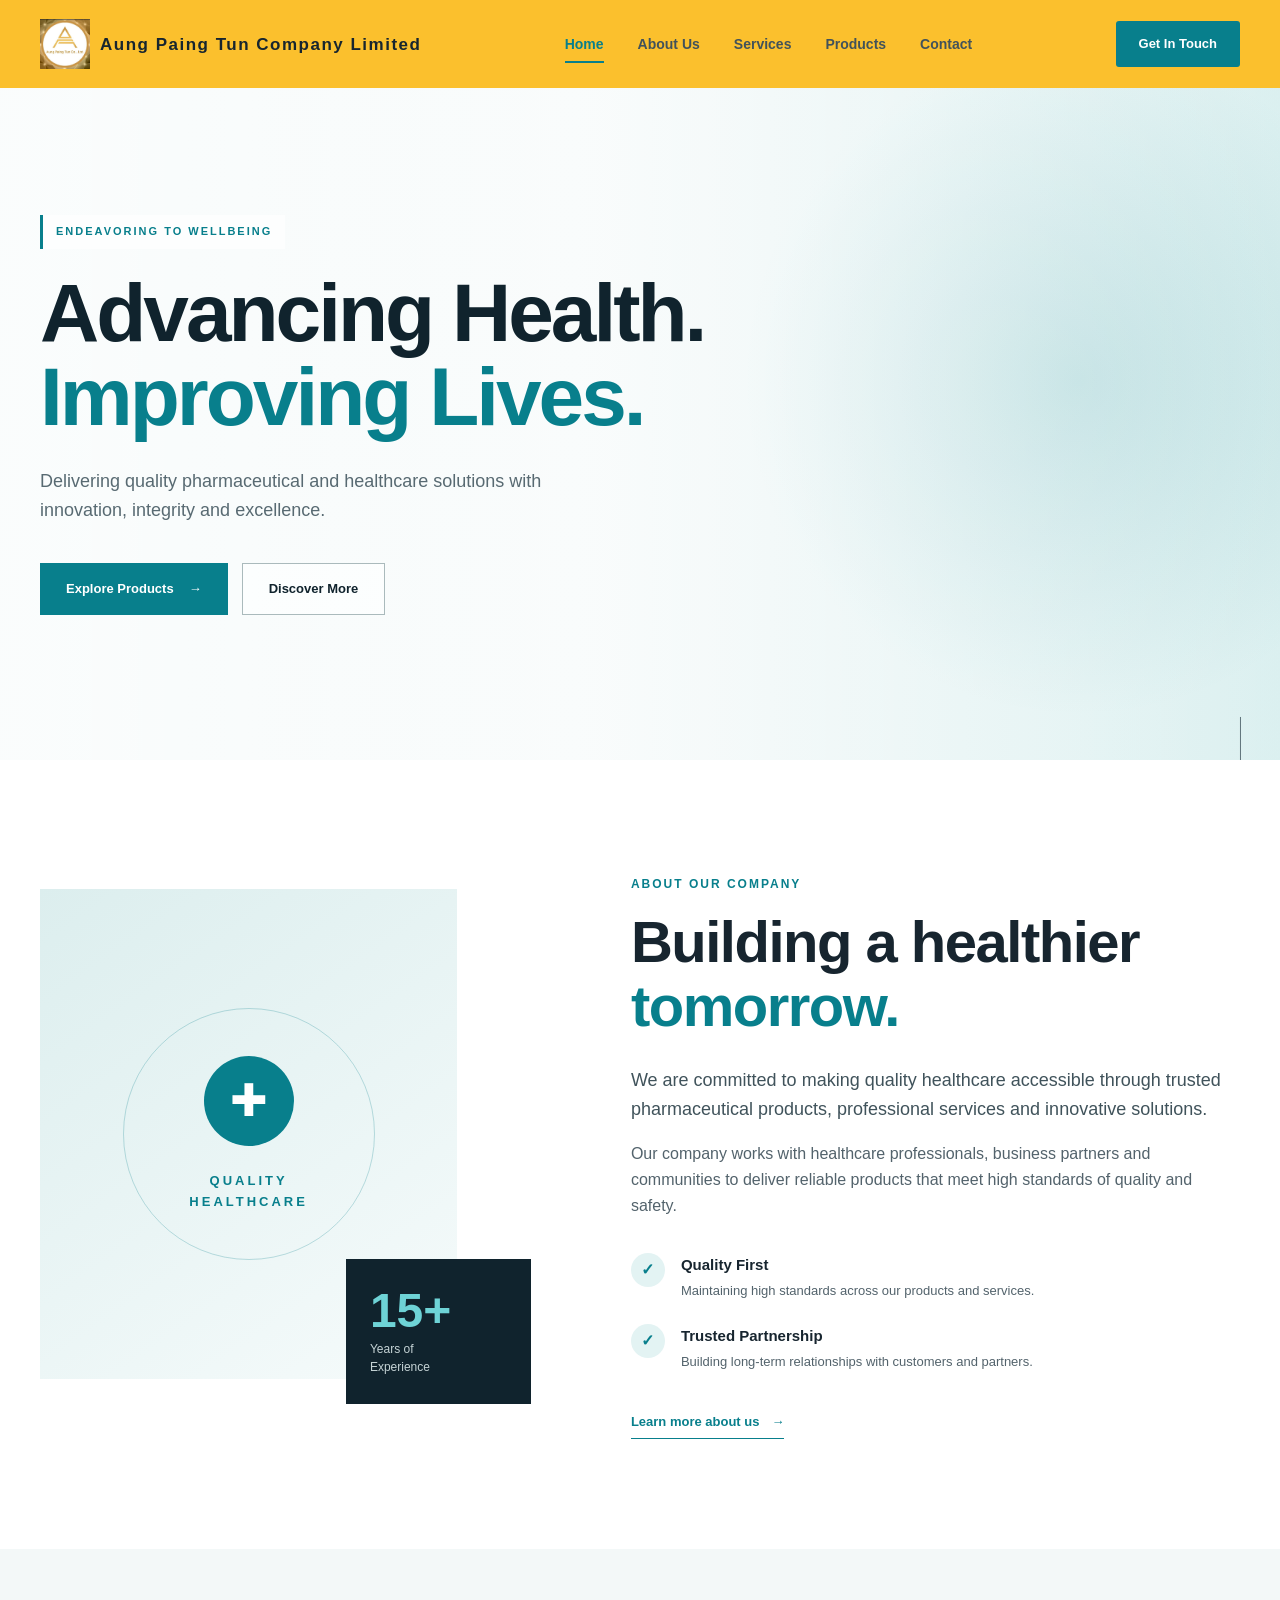
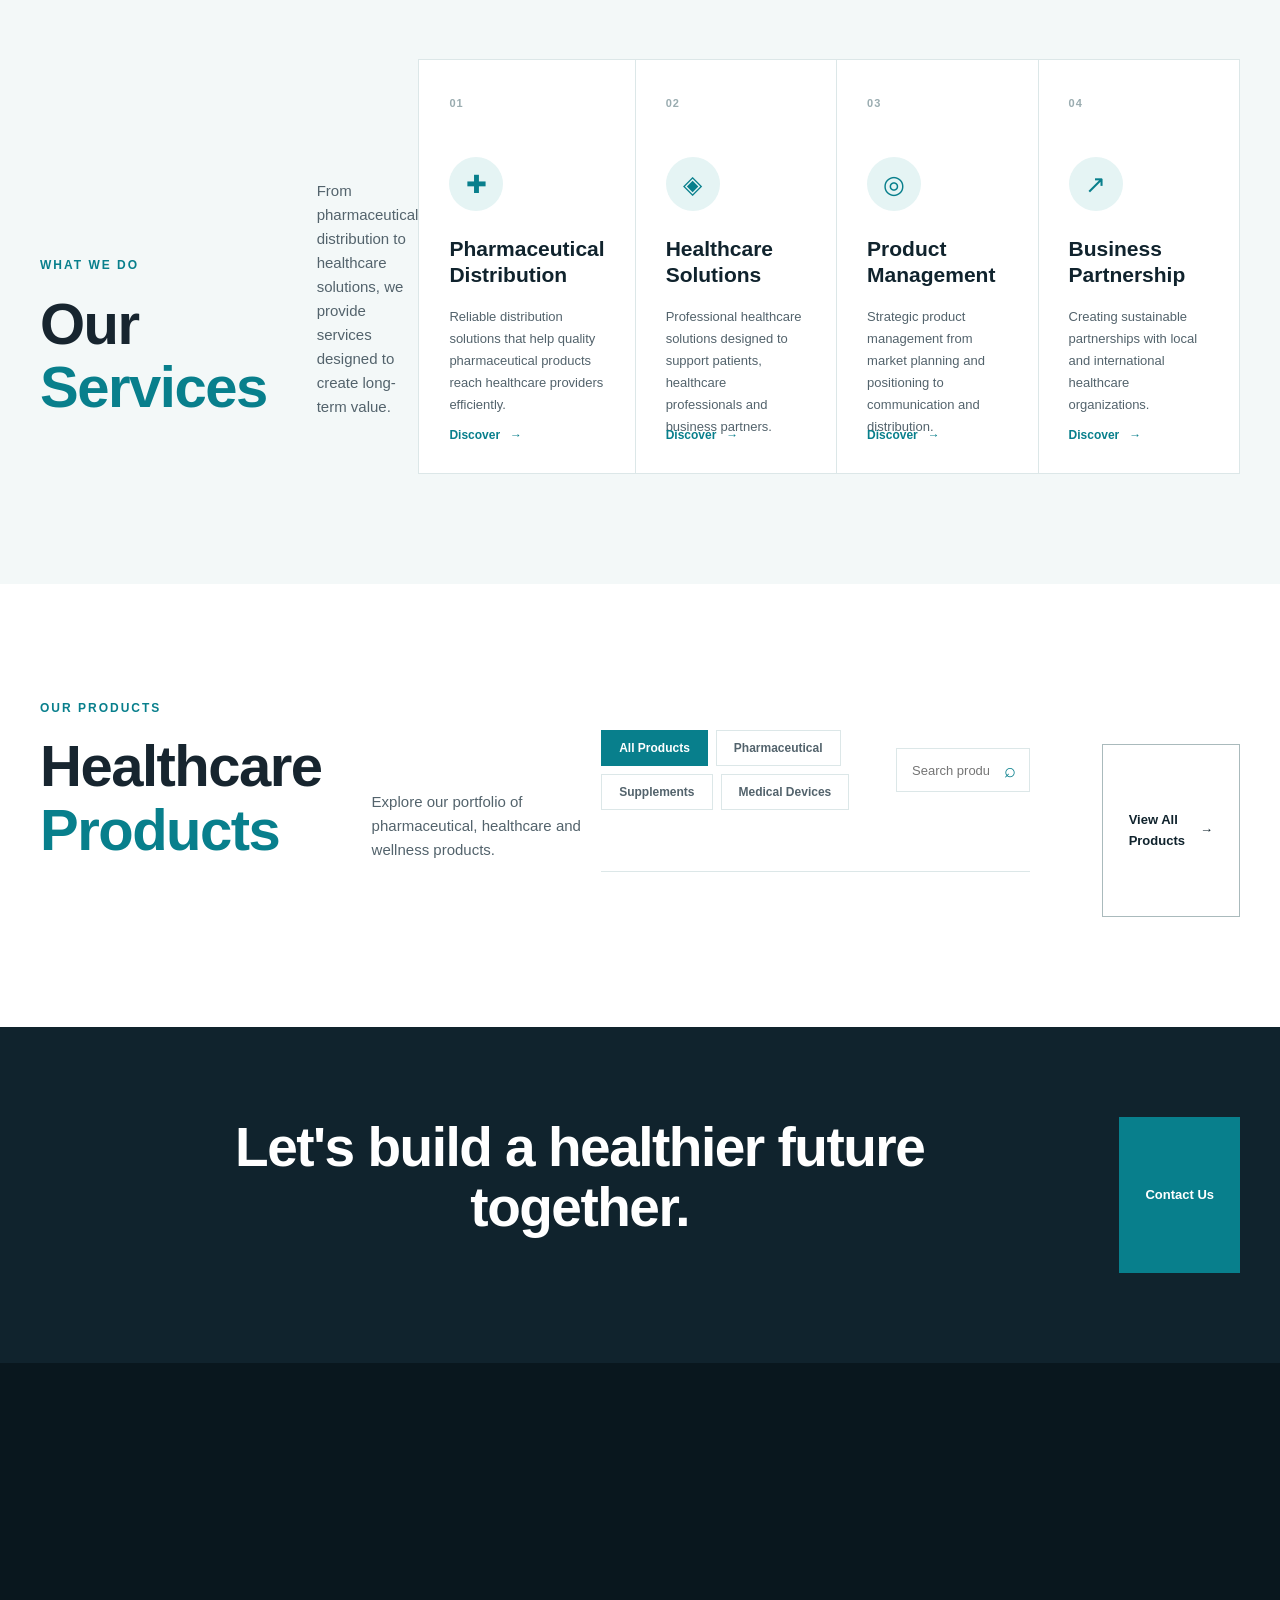
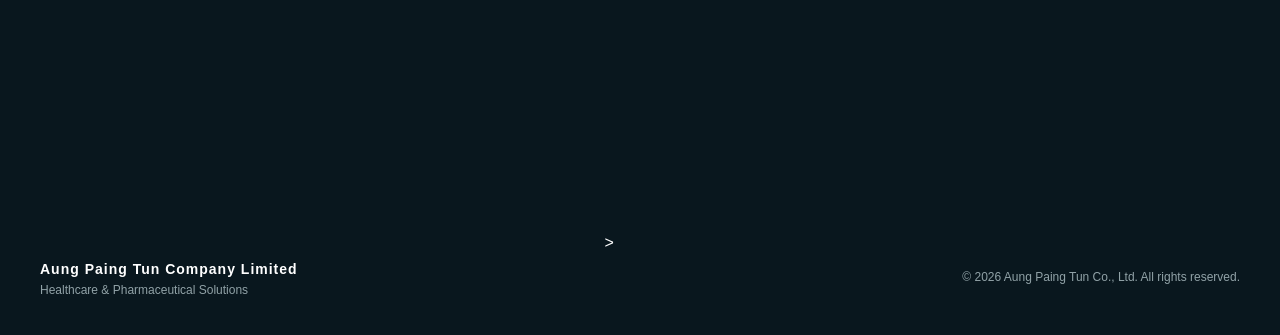
==== commit 4fda5fa8: "Update index.html" ====
--- a/index.html
+++ b/index.html
@@ -5,7 +5,7 @@
     <meta name="viewport" content="width=device-width, initial-scale=1.0">
 
     <title>Aung Paing Tun Company Limited</title>
-    <link rel="icon" type="image/icon" href="image/icon.jpg">
+    <link rel="icon" type="image" href="image/icon.jpg">
 
 
     <meta
--- a/css/style.css
+++ b/css/style.css
@@ -1,7 +1,22 @@
 /* =========================================
    RESET
 ========================================= */
-
+/* ကွန်ပျူတာ (Desktop) အတွက် ပုံမှန် CSS များ */
+.container {
+  display: flex; /* ဘေးတိုက်စီရန် */
+}
+
+/* ဖုန်းနှင့် Tablet (Screen အကျယ် 768px ထက် ငယ်သော) များအတွက် */
+@media (max-width: 768px) {
+  .container {
+    display: block; /* အထက်အောက် ပြန်စီရန် */
+  }
+  
+  /* စာလုံးဆိုဒ်ကို ဖုန်းမှာ နည်းနည်း သေးချင်ရင် */
+  h1 {
+    font-size: 24px;
+  }
+} 
 * {
     margin: 0;
     padding: 0;
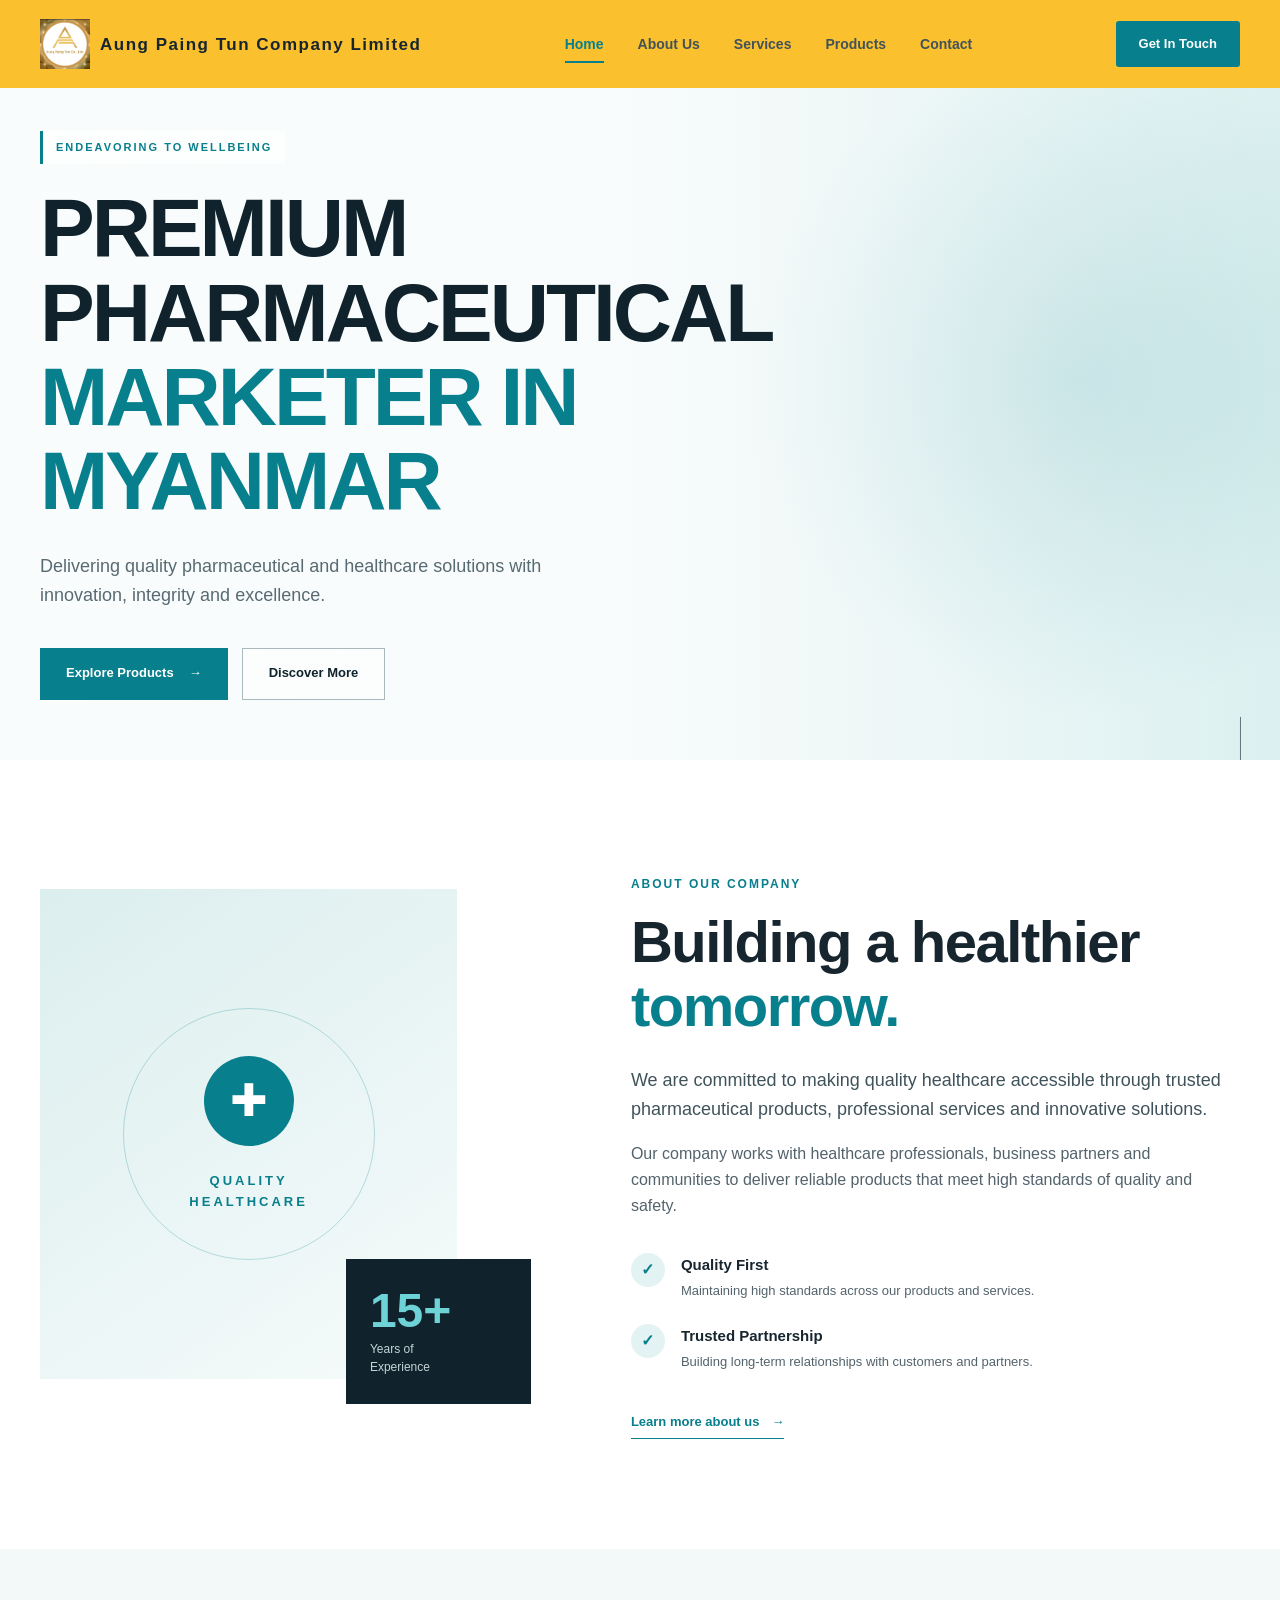
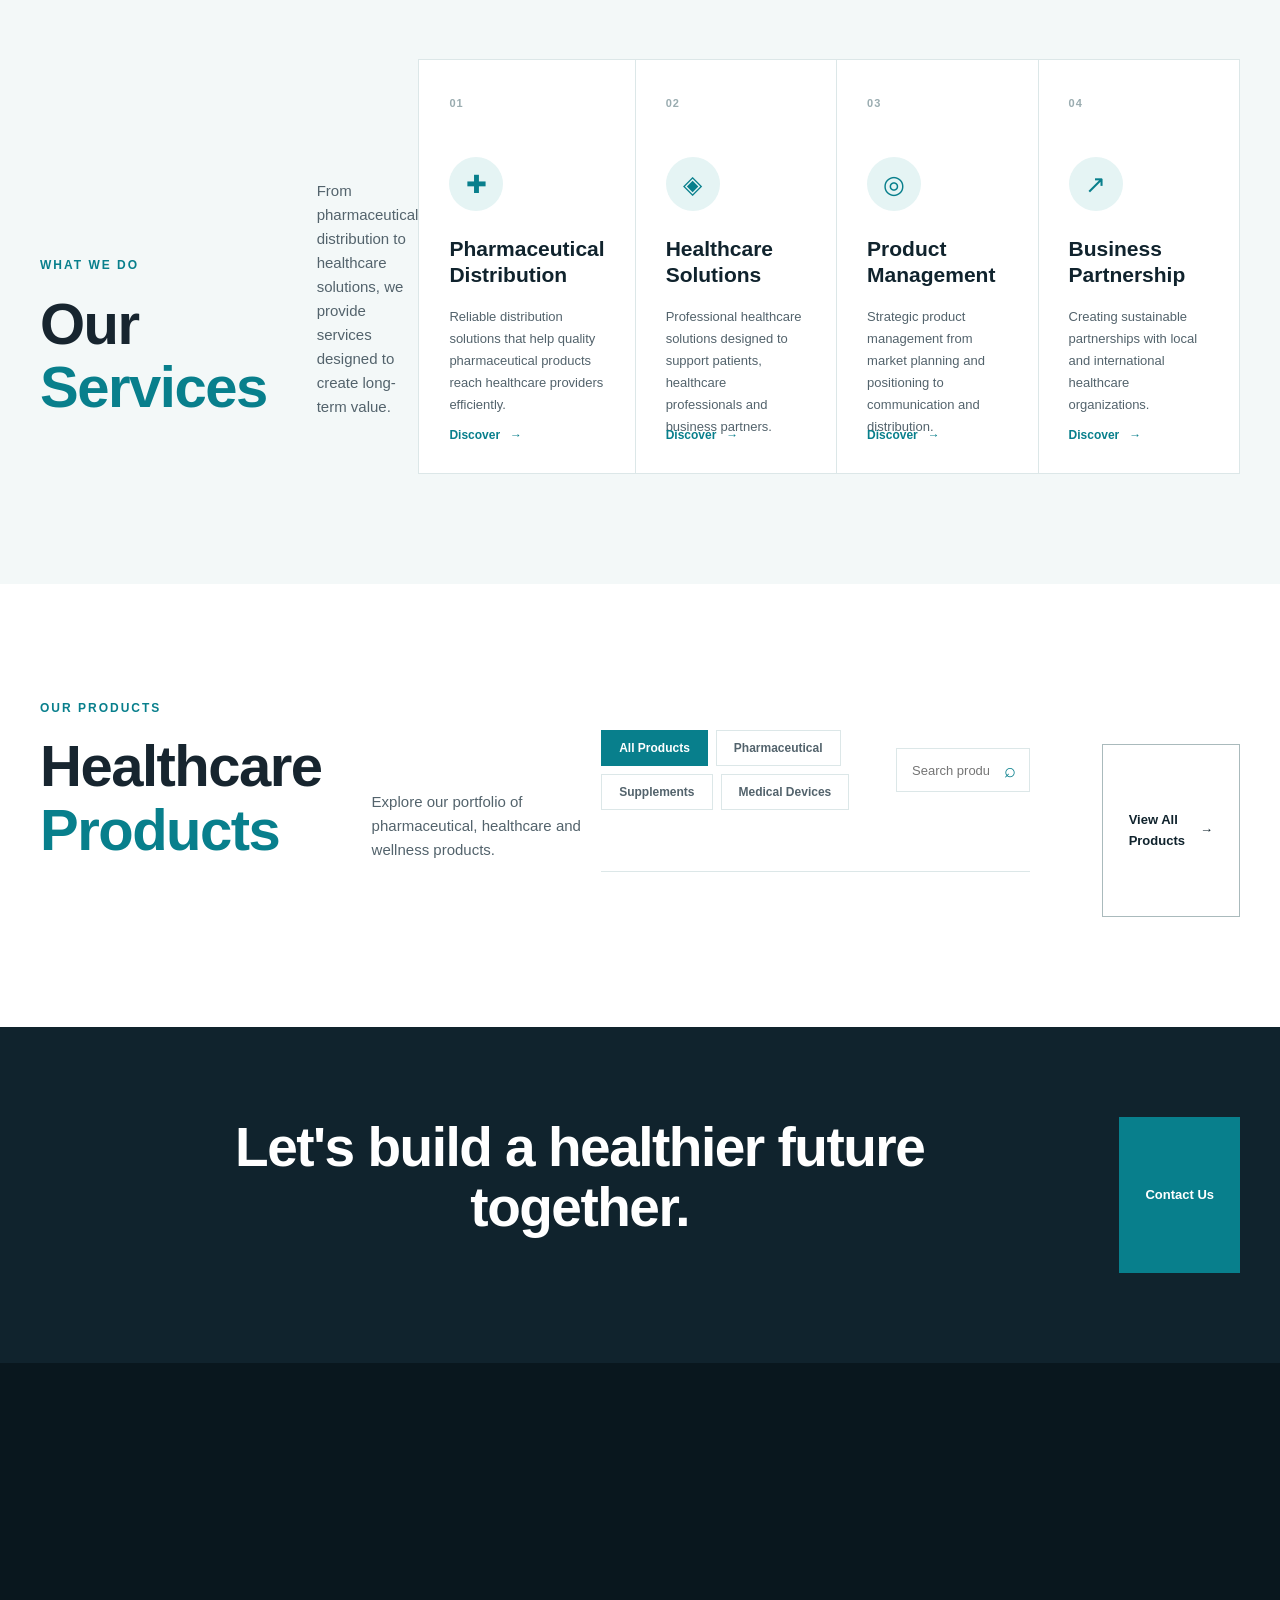
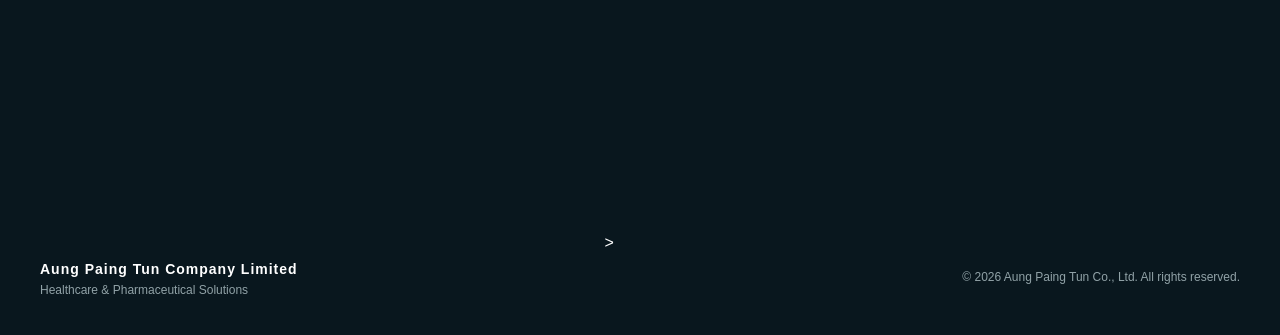
==== commit 3cb6ae93: "Update index.html" ====
--- a/index.html
+++ b/index.html
@@ -5,12 +5,12 @@
     <meta name="viewport" content="width=device-width, initial-scale=1.0">
 
     <title>Aung Paing Tun Company Limited</title>
-    <link rel="icon" type="image" href="image/icon.jpg">
+    <link rel="icon" type="image/icon" href="image/icon.jpg">
 
 
     <meta
         name="description"
-        content="Mediora Pharma is a modern pharmaceutical company committed to improving healthcare through quality products and trusted services."
+        content="PREMIUM PHARMACEUTICAL MARKETER IN MYANMAR."
     >
 
     <link rel="stylesheet" href="css/style.css">
@@ -81,8 +81,8 @@
                     </span>
 
                     <h1>
-                        Advancing Health.
-                        <span>Improving Lives.</span>
+                       PREMIUM PHARMACEUTICAL
+                    <span>MARKETER IN MYANMAR</span>
                     </h1>
 
                     <p>
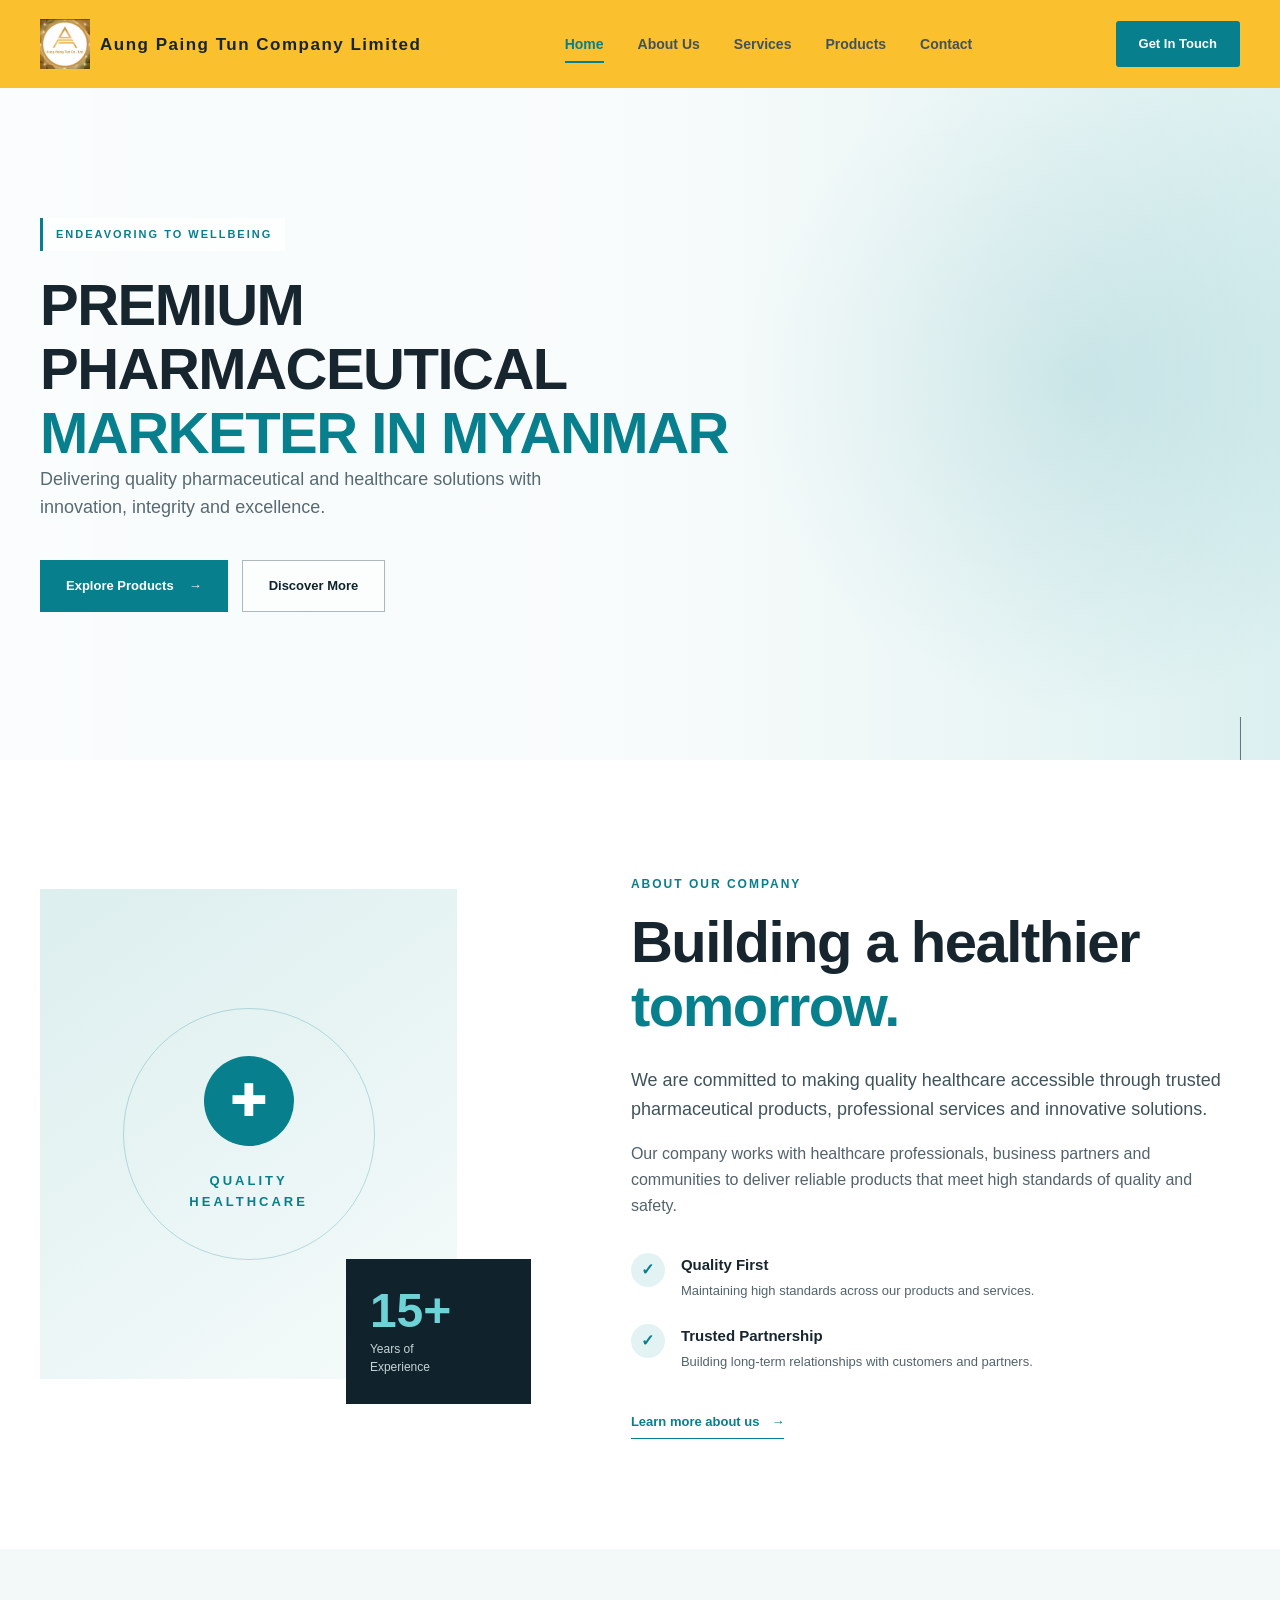
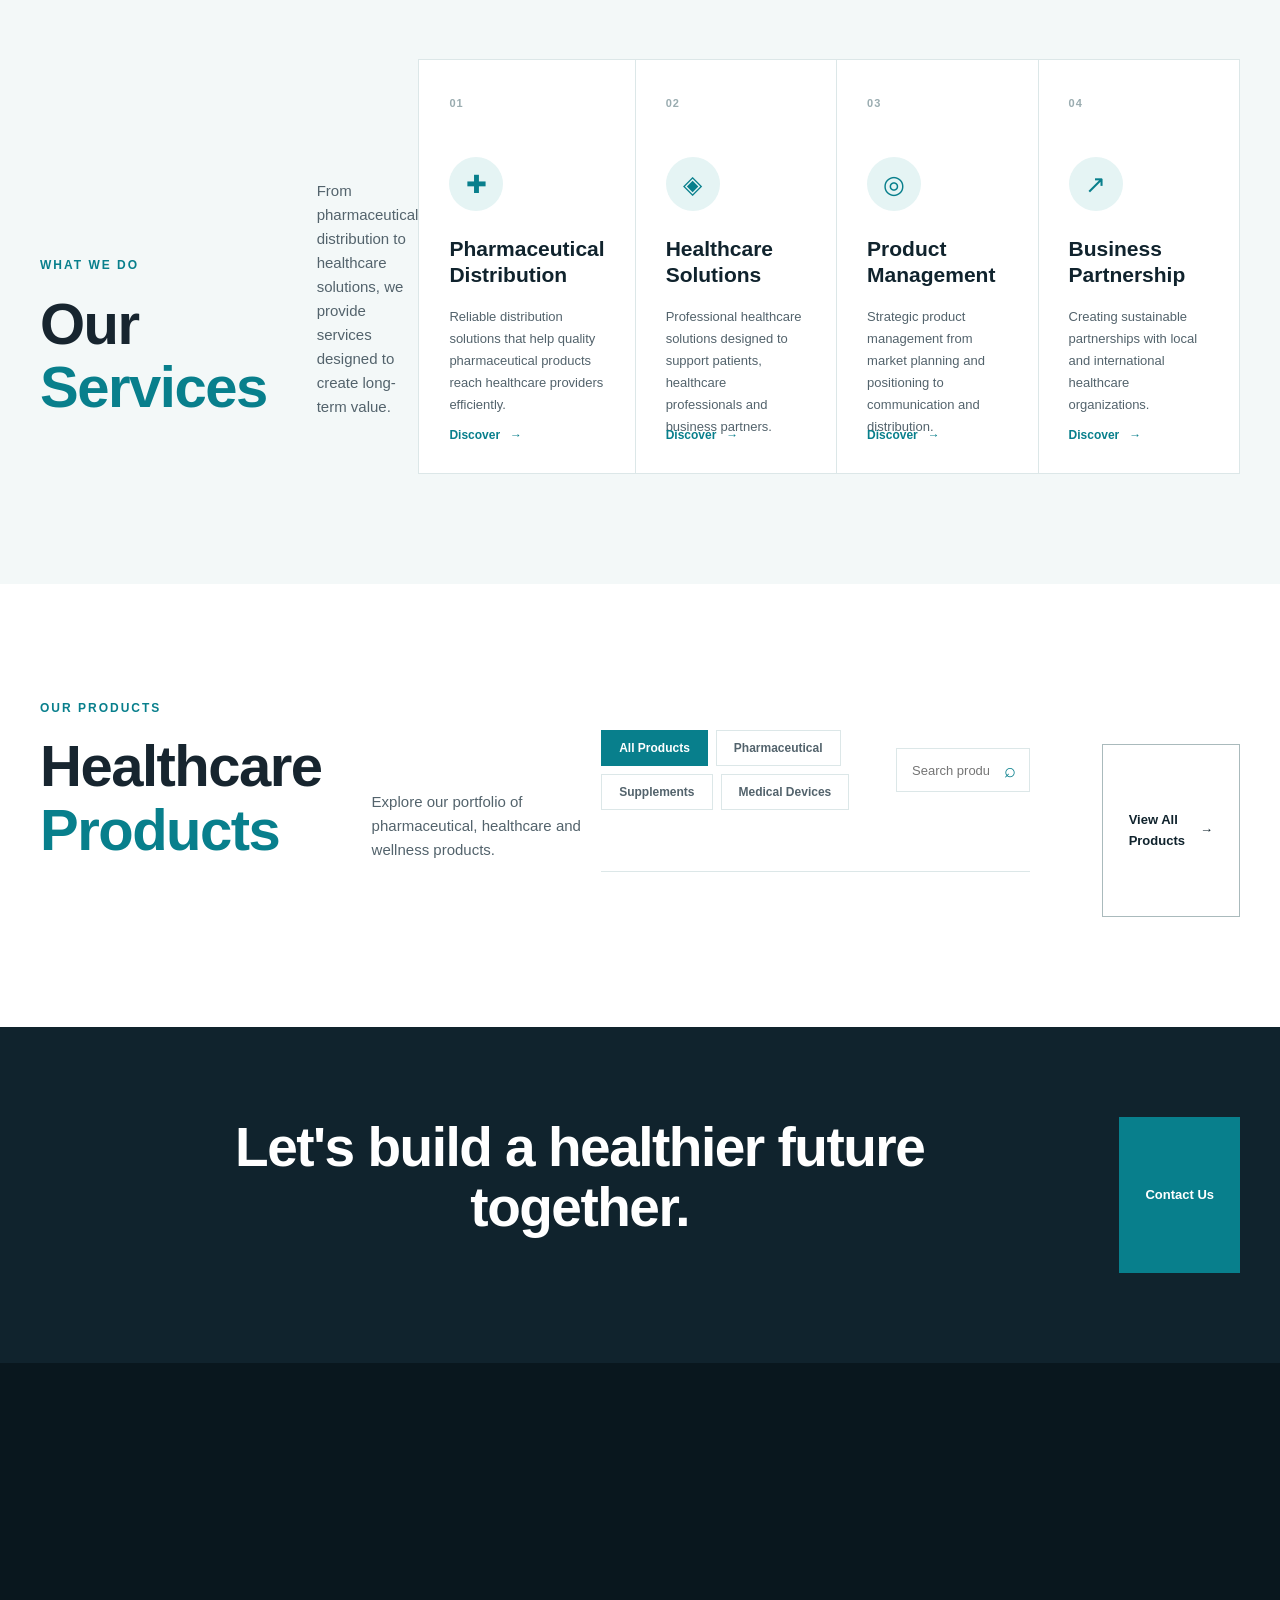
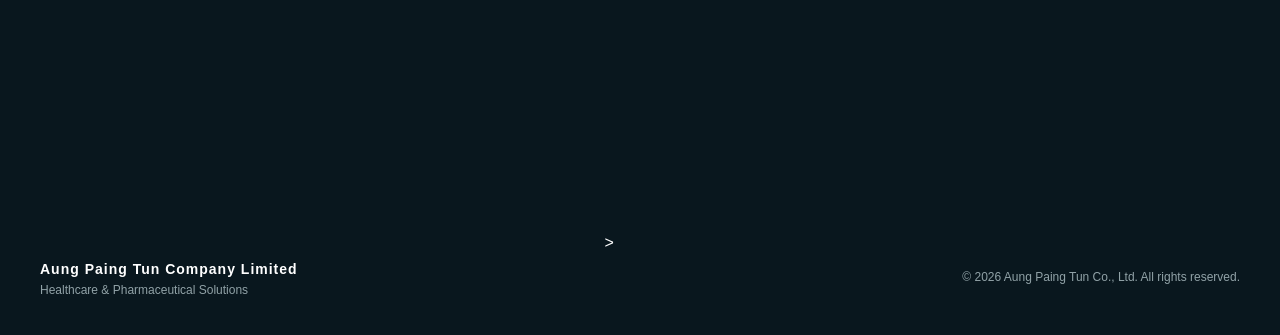
==== commit 4541c3e1: "Update index.html" ====
--- a/index.html
+++ b/index.html
@@ -80,10 +80,10 @@
                         ENDEAVORING TO WELLBEING
                     </span>
 
-                    <h1>
+                    <h2>
                        PREMIUM PHARMACEUTICAL
                     <span>MARKETER IN MYANMAR</span>
-                    </h1>
+                    </h2>
 
                     <p>
                         Delivering quality pharmaceutical and healthcare
